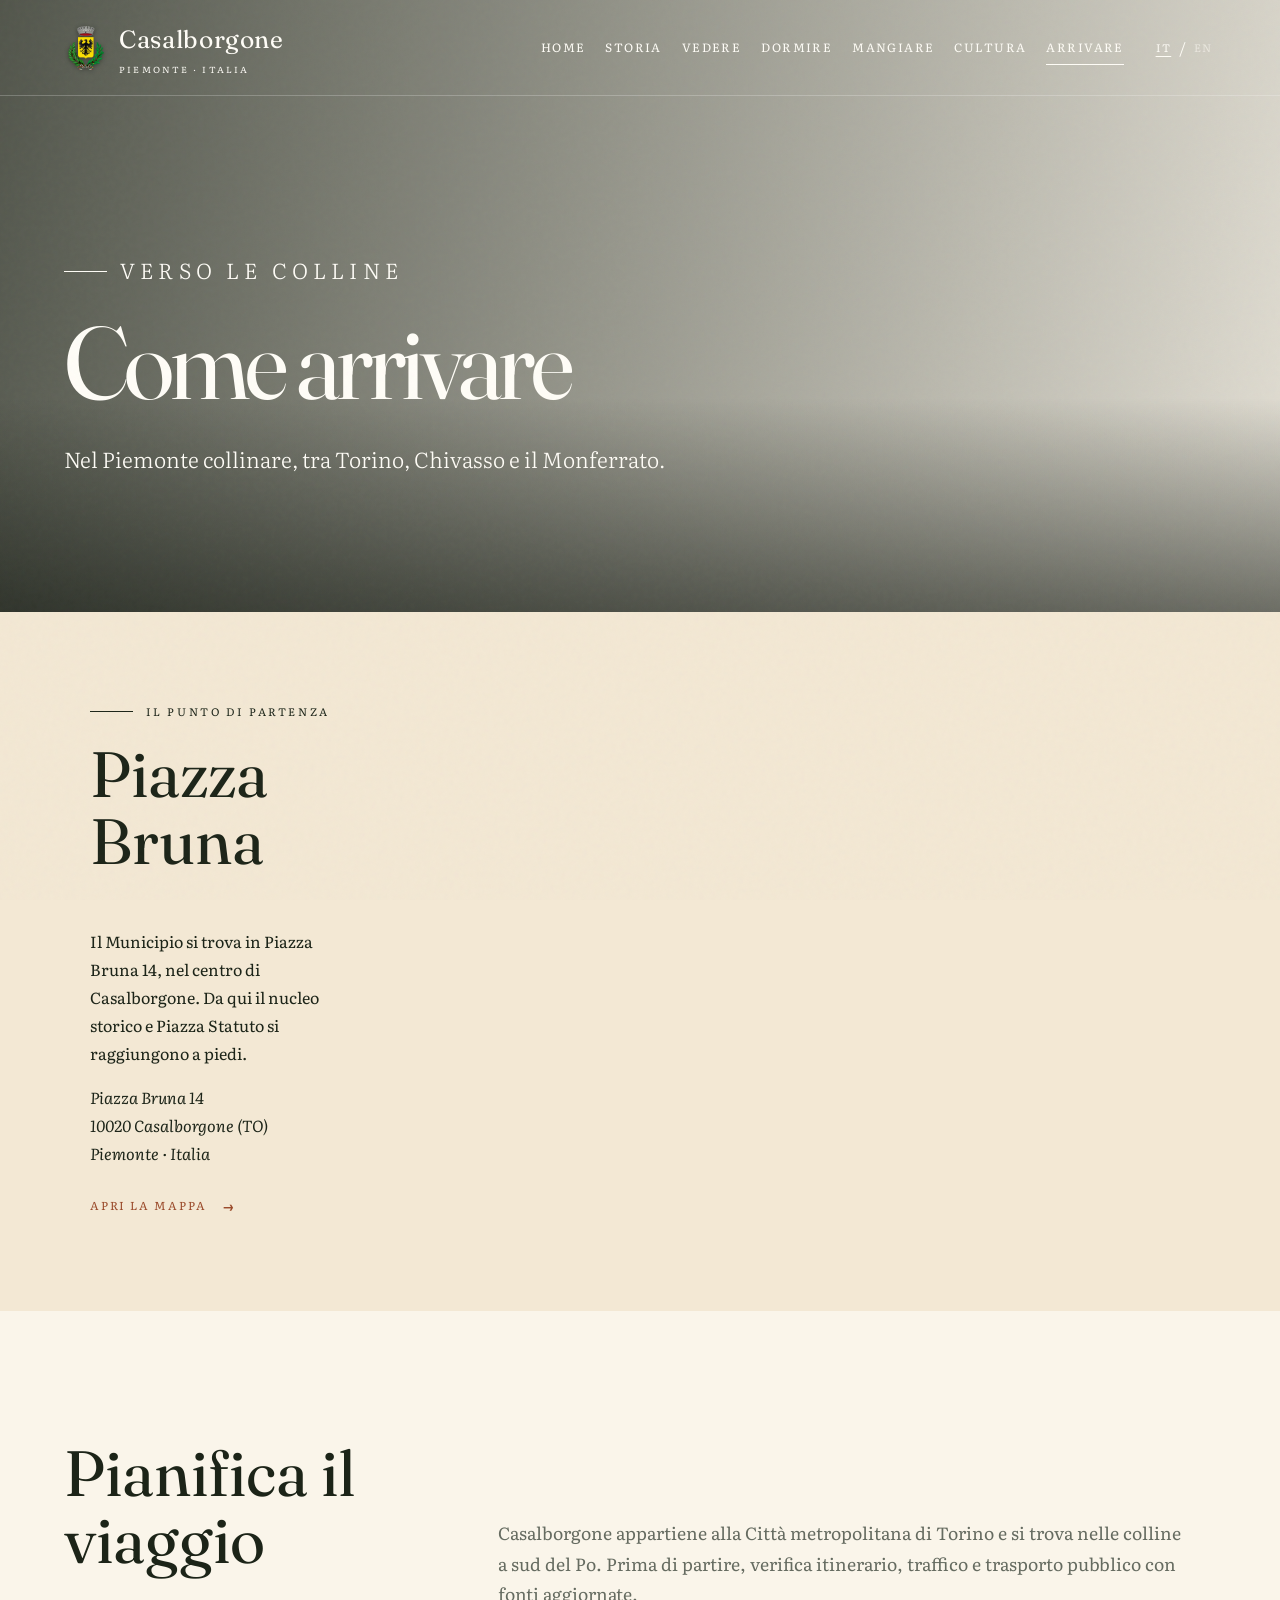
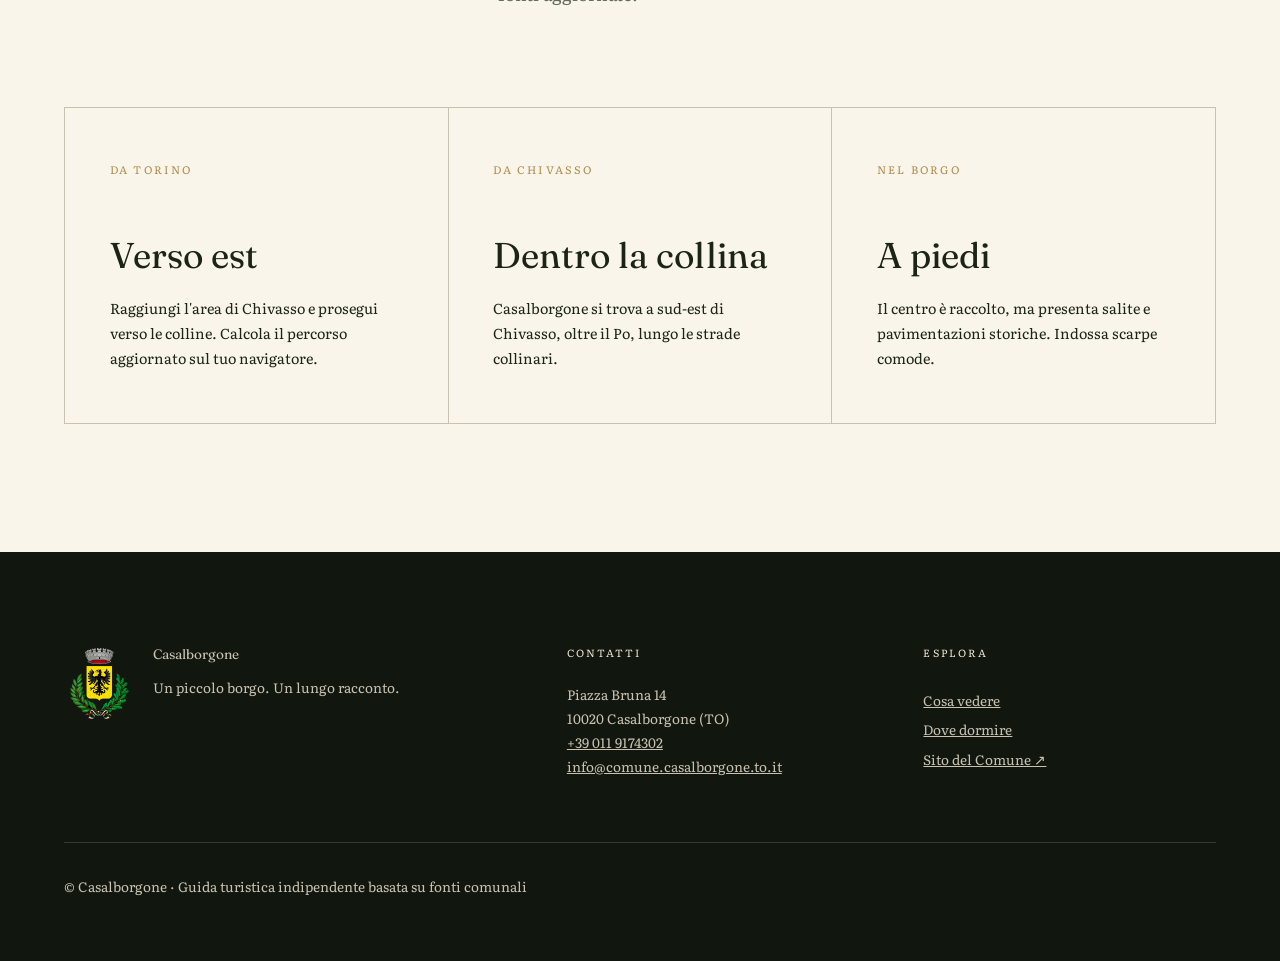
==== arrivare.html @ f4f8289d "Publish Casalborgone visitor guide as a static site. Co-authored-by: Cursor <cursoragent@cursor.com>" ====
<!doctype html><html lang="it"><head><meta charset="utf-8"><meta name="viewport" content="width=device-width,initial-scale=1"><meta name="description" content="Come arrivare e orientarsi a Casalborgone."><title>Come arrivare — Casalborgone</title><link rel="stylesheet" href="css/style.css"><script src="js/site.js" defer></script></head><body>
<a class="skip-link" href="#main" data-it="Vai al contenuto" data-en="Skip to content">Vai al contenuto</a>
<header class="site-header"><a class="brand" href="index.html"><img class="brand-mark" src="images/stemma-casalborgone.png" alt="Stemma del Comune di Casalborgone" width="48" height="48"><span>Casalborgone<small data-it="Piemonte · Italia" data-en="Piedmont · Italy">Piemonte · Italia</small></span></a><button class="menu-button" aria-expanded="false" aria-label="Menu">☰</button><div class="nav-wrap"><nav class="site-nav"><a href="index.html">Home</a><a href="storia.html" data-it="Storia" data-en="History">Storia</a><a href="vedere.html" data-it="Vedere" data-en="See">Vedere</a><a href="dormire.html" data-it="Dormire" data-en="Stay">Dormire</a><a href="mangiare.html" data-it="Mangiare" data-en="Taste">Mangiare</a><a href="cultura.html" data-it="Cultura" data-en="Culture">Cultura</a><a href="arrivare.html" aria-current="page" data-it="Arrivare" data-en="Visit">Arrivare</a></nav><div class="language"><button class="lang-button active" data-lang="it">IT</button><span>/</span><button class="lang-button" data-lang="en">EN</button></div></div></header>
<main id="main"><section class="hero page-hero" style="--hero:url('images/leu-piazza-municipio-no-cars.png')"><div class="hero-content"><p class="eyebrow" data-it="Verso le colline" data-en="Into the hills">Verso le colline</p><h1 data-it="Come arrivare" data-en="How to get here">Come arrivare</h1><p data-it="Nel Piemonte collinare, tra Torino, Chivasso e il Monferrato." data-en="In the Piedmont hills, between Turin, Chivasso and Monferrato.">Nel Piemonte collinare, tra Torino, Chivasso e il Monferrato.</p></div></section>
<section class="map-wrap"><div class="map-copy"><p class="eyebrow" data-it="Il punto di partenza" data-en="Your starting point">Il punto di partenza</p><h2 data-it="Piazza Bruna" data-en="Piazza Bruna">Piazza Bruna</h2><p data-it="Il Municipio si trova in Piazza Bruna 14, nel centro di Casalborgone. Da qui il nucleo storico e Piazza Statuto si raggiungono a piedi." data-en="The Town Hall is at Piazza Bruna 14, in central Casalborgone. From here, the old village and Piazza Statuto are within walking distance.">Il Municipio si trova in Piazza Bruna 14, nel centro di Casalborgone. Da qui il nucleo storico e Piazza Statuto si raggiungono a piedi.</p><address>Piazza Bruna 14<br>10020 Casalborgone (TO)<br>Piemonte · Italia</address><a class="text-link" href="https://www.openstreetmap.org/search?query=Casalborgone%2C%20Italy" target="_blank" rel="noopener" data-it="Apri la mappa" data-en="Open map">Apri la mappa</a></div><iframe class="map" title="Mappa di Casalborgone" src="https://www.openstreetmap.org/export/embed.html?bbox=7.925%2C45.118%2C7.965%2C45.148&amp;layer=mapnik&amp;marker=45.133%2C7.945" loading="lazy"></iframe></section>
<section class="page-section"><div class="section-heading"><h2 data-it="Pianifica il viaggio" data-en="Plan your journey">Pianifica il viaggio</h2><p data-it="Casalborgone appartiene alla Città metropolitana di Torino e si trova nelle colline a sud del Po. Prima di partire, verifica itinerario, traffico e trasporto pubblico con fonti aggiornate." data-en="Casalborgone lies in the Metropolitan City of Turin, among the hills south of the Po. Before travelling, check routes, traffic and public transport with current sources.">Casalborgone appartiene alla Città metropolitana di Torino e si trova nelle colline a sud del Po. Prima di partire, verifica itinerario, traffico e trasporto pubblico con fonti aggiornate.</p></div><div class="card-grid">
<article class="card"><span class="card-number" data-it="DA TORINO" data-en="FROM TURIN">DA TORINO</span><h3 data-it="Verso est" data-en="Head east">Verso est</h3><p data-it="Raggiungi l'area di Chivasso e prosegui verso le colline. Calcola il percorso aggiornato sul tuo navigatore." data-en="Reach the Chivasso area and continue into the hills. Use your navigator for a current route.">Raggiungi l'area di Chivasso e prosegui verso le colline. Calcola il percorso aggiornato sul tuo navigatore.</p></article>
<article class="card"><span class="card-number" data-it="DA CHIVASSO" data-en="FROM CHIVASSO">DA CHIVASSO</span><h3 data-it="Dentro la collina" data-en="Into the hills">Dentro la collina</h3><p data-it="Casalborgone si trova a sud-est di Chivasso, oltre il Po, lungo le strade collinari." data-en="Casalborgone lies south-east of Chivasso, beyond the Po, along country roads.">Casalborgone si trova a sud-est di Chivasso, oltre il Po, lungo le strade collinari.</p></article>
<article class="card"><span class="card-number" data-it="NEL BORGO" data-en="IN THE VILLAGE">NEL BORGO</span><h3 data-it="A piedi" data-en="On foot">A piedi</h3><p data-it="Il centro è raccolto, ma presenta salite e pavimentazioni storiche. Indossa scarpe comode." data-en="The centre is compact, with slopes and historic paving. Wear comfortable shoes.">Il centro è raccolto, ma presenta salite e pavimentazioni storiche. Indossa scarpe comode.</p></article>
</div></section></main>
<footer class="site-footer"><div class="footer-brand"><img class="footer-mark" src="images/stemma-casalborgone.png" alt="" width="72" height="72"><div><p class="footer-title">Casalborgone</p><p data-it="Un piccolo borgo. Un lungo racconto." data-en="A small village. A long story.">Un piccolo borgo. Un lungo racconto.</p></div></div><div><h2 data-it="Contatti" data-en="Contact">Contatti</h2><address>Piazza Bruna 14<br>10020 Casalborgone (TO)<br><a href="tel:+390119174302">+39 011 9174302</a><br><a href="mailto:info@comune.casalborgone.to.it">info@comune.casalborgone.to.it</a></address></div><div class="footer-links"><h2 data-it="Esplora" data-en="Explore">Esplora</h2><a href="vedere.html" data-it="Cosa vedere" data-en="What to see">Cosa vedere</a><a href="dormire.html" data-it="Dove dormire" data-en="Where to stay">Dove dormire</a><a href="https://www.comune.casalborgone.to.it/" target="_blank" rel="noopener" data-it="Sito del Comune ↗" data-en="Municipal website ↗">Sito del Comune ↗</a></div><p class="footer-bottom">© Casalborgone · <span data-it="Guida turistica indipendente basata su fonti comunali" data-en="Independent visitor guide based on municipal sources">Guida turistica indipendente basata su fonti comunali</span></p></footer>
</body></html>
---- css/style.css ----
@import url('https://fonts.googleapis.com/css2?family=Fraunces:opsz,wght@9..144,300;9..144,500;9..144,600&family=Literata:opsz,wght@7..72,300;7..72,400;7..72,600&display=swap');

:root {
  --ink: #1c2418;
  --terracotta: #9a4a2a;
  --parchment: #f3e8d4;
  --paper: #faf5ea;
  --fog: #c9c2b2;
  --gold: #b08a4a;
  --white: #fffdf7;
  --display: "Fraunces", Georgia, serif;
  --body: "Literata", Georgia, serif;
  --gutter: clamp(1.25rem, 5vw, 5.5rem);
}

* { box-sizing: border-box; }
html { scroll-behavior: smooth; }
body {
  margin: 0;
  color: var(--ink);
  background: var(--paper);
  font-family: var(--body);
  font-size: 1rem;
  line-height: 1.75;
}
body::before {
  content: "";
  position: fixed;
  inset: 0;
  z-index: 20;
  pointer-events: none;
  opacity: .045;
  background-image: url("data:image/svg+xml,%3Csvg viewBox='0 0 180 180' xmlns='http://www.w3.org/2000/svg'%3E%3Cfilter id='n'%3E%3CfeTurbulence type='fractalNoise' baseFrequency='.9' numOctaves='4' stitchTiles='stitch'/%3E%3C/filter%3E%3Crect width='100%25' height='100%25' filter='url(%23n)' opacity='.7'/%3E%3C/svg%3E");
}
img { display: block; max-width: 100%; }
a { color: inherit; }
button { font: inherit; }
h1, h2, h3, p { margin-top: 0; }
h1, h2, h3 { font-family: var(--display); font-weight: 400; line-height: 1.05; }

.skip-link {
  position: fixed; top: -5rem; left: 1rem; z-index: 99;
  padding: .7rem 1rem; background: var(--white); color: var(--ink);
}
.skip-link:focus { top: 1rem; }

.site-header {
  position: absolute; inset: 0 0 auto; z-index: 10;
  display: flex; align-items: center; justify-content: space-between;
  min-height: 6rem; padding: 1rem var(--gutter);
  color: var(--white); border-bottom: 1px solid rgba(255,255,255,.22);
}
.site-header.solid { position: relative; background: var(--ink); }
.brand {
  display: inline-flex; align-items: center; gap: .7rem;
  text-decoration: none; font-family: var(--display); font-size: clamp(1.15rem, 2vw, 1.55rem);
  letter-spacing: .025em; white-space: nowrap;
}
.brand-mark {
  width: 2.75rem; height: 2.75rem; object-fit: contain; flex-shrink: 0;
  filter: drop-shadow(0 1px 2px rgba(0,0,0,.4));
}
.brand small { display: block; font-family: var(--body); font-size: .55rem; letter-spacing: .24em; text-transform: uppercase; }
.footer-brand { display: flex; align-items: flex-start; gap: 1.15rem; }
.footer-mark { width: 4.4rem; height: 4.4rem; object-fit: contain; flex-shrink: 0; }
.nav-wrap { display: flex; align-items: center; gap: clamp(.7rem, 1.6vw, 1.7rem); }
.site-nav { display: flex; gap: clamp(.75rem, 1.55vw, 1.7rem); }
.site-nav a {
  position: relative; text-decoration: none; font-size: .75rem; letter-spacing: .12em; text-transform: uppercase;
}
.site-nav a::after {
  content: ""; position: absolute; right: 0; bottom: -.45rem; left: 0;
  height: 1px; background: currentColor; transform: scaleX(0); transform-origin: right; transition: transform .25s;
}
.site-nav a:hover::after, .site-nav a[aria-current="page"]::after { transform: scaleX(1); transform-origin: left; }
.language { display: flex; align-items: center; gap: .3rem; margin-left: .5rem; }
.lang-button {
  border: 0; padding: .2rem; color: inherit; background: transparent; cursor: pointer;
  font-size: .68rem; letter-spacing: .12em; opacity: .55;
}
.lang-button.active { opacity: 1; text-decoration: underline; text-underline-offset: .25rem; }
.menu-button {
  display: none; width: 2.5rem; height: 2.5rem; border: 1px solid rgba(255,255,255,.4);
  color: inherit; background: transparent; cursor: pointer;
}

.hero {
  position: relative; display: grid; min-height: 100svh; place-items: end start;
  padding: 10rem var(--gutter) 8vh; color: var(--white); overflow: hidden;
  background: linear-gradient(100deg, rgba(17,24,14,.72), rgba(17,24,14,.1)),
    var(--hero) center/cover no-repeat;
}
.hero::after { content: ""; position: absolute; inset: auto 0 0; height: 35%; background: linear-gradient(transparent, rgba(10,15,8,.55)); }
.hero-content { position: relative; z-index: 1; max-width: 62rem; }
.eyebrow {
  display: flex; align-items: center; gap: .8rem; margin-bottom: 1.2rem;
  font-size: .68rem; letter-spacing: .24em; text-transform: uppercase;
}
.eyebrow::before { content: ""; width: 2.7rem; height: 1px; background: currentColor; }
.hero h1 { margin-bottom: 1.5rem; font-size: clamp(3.9rem, 10.5vw, 9.5rem); letter-spacing: -.045em; }
.hero p { max-width: 38rem; font-size: clamp(1rem, 1.7vw, 1.35rem); font-weight: 300; }
.scroll-cue { position: absolute; z-index: 2; right: var(--gutter); bottom: 8vh; font-size: .64rem; letter-spacing: .2em; text-transform: uppercase; writing-mode: vertical-rl; }

.intro { padding: clamp(6rem, 12vw, 11rem) var(--gutter); text-align: center; }
.intro-inner { max-width: 61rem; margin: auto; }
.intro h2 { margin-bottom: 2rem; font-size: clamp(2.6rem, 6vw, 5.8rem); letter-spacing: -.03em; }
.intro p { max-width: 45rem; margin: 0 auto; color: #495044; font-size: clamp(1.05rem, 1.5vw, 1.25rem); }

.feature { display: grid; grid-template-columns: 1.15fr .85fr; min-height: 44rem; background: var(--parchment); }
.feature:nth-child(even) { grid-template-columns: .85fr 1.15fr; }
.feature:nth-child(even) .feature-media { order: 2; }
.feature-media { min-height: 34rem; overflow: hidden; }
.feature-media img { width: 100%; height: 100%; object-fit: cover; transition: transform 1.2s ease; }
.feature:hover .feature-media img { transform: scale(1.025); }
.feature-copy { display: flex; flex-direction: column; justify-content: center; padding: clamp(3rem, 7vw, 8rem); }
.feature-copy h2 { margin-bottom: 1.5rem; font-size: clamp(2.8rem, 5vw, 5rem); }
.feature-copy p { max-width: 32rem; color: #55584e; }
.text-link {
  display: inline-flex; align-items: center; gap: 1rem; align-self: flex-start; margin-top: 1.3rem;
  color: var(--terracotta); text-decoration: none; font-size: .72rem; letter-spacing: .17em; text-transform: uppercase;
}
.text-link::after { content: "→"; font-size: 1.2rem; transition: transform .2s; }
.text-link:hover::after { transform: translateX(.35rem); }

.page-hero {
  min-height: 68svh; padding-bottom: 7rem;
}
.page-hero h1 { max-width: 11ch; font-size: clamp(3.7rem, 8vw, 7.5rem); }
.page-section { padding: clamp(5rem, 10vw, 9rem) var(--gutter); }
.page-section.dark { color: var(--white); background: var(--ink); }
.section-heading { display: grid; grid-template-columns: .7fr 1.3fr; gap: 3rem; margin-bottom: 5rem; }
.section-heading h2 { max-width: 12ch; font-size: clamp(2.8rem, 5vw, 5.2rem); }
.section-heading p { max-width: 43rem; align-self: end; color: #656b60; font-size: 1.1rem; }
.dark .section-heading p { color: var(--fog); }

.card-grid { display: grid; grid-template-columns: repeat(3, 1fr); gap: 1px; background: var(--fog); border: 1px solid var(--fog); }
.card {
  min-height: 19rem; padding: clamp(2rem, 3.5vw, 3.7rem);
  color: var(--ink); background: var(--paper);
  transition: color .3s, background .3s;
}
.card:hover { color: var(--white); background: var(--terracotta); }
.card-number { color: var(--gold); font-size: .68rem; letter-spacing: .2em; }
.card h3 { margin: 3.5rem 0 1.3rem; font-size: clamp(1.7rem, 2.8vw, 2.7rem); }
.card p, .card address { margin: 0 0 .5rem; font-style: normal; font-size: .9rem; }
.card a { text-underline-offset: .25rem; }

.timeline { max-width: 68rem; margin: auto; }
.timeline-item { display: grid; grid-template-columns: 11rem 1fr; gap: 3rem; padding: 3.5rem 0; border-top: 1px solid var(--fog); }
.timeline-year { color: var(--terracotta); font-family: var(--display); font-size: 2.3rem; }
.timeline-item h3 { margin-bottom: 1rem; font-size: 2.1rem; }

.map-wrap { display: grid; grid-template-columns: .7fr 1.3fr; background: var(--parchment); }
.map-copy { padding: clamp(3rem, 7vw, 7rem); }
.map-copy h2 { font-size: clamp(2.8rem, 5vw, 5rem); }
.map { min-height: 38rem; border: 0; filter: grayscale(1) sepia(.2); }

.site-footer { display: grid; grid-template-columns: 1.2fr .8fr .8fr; gap: 4rem; padding: 6rem var(--gutter) 3rem; color: var(--parchment); background: #11170f; }
.footer-title { font-family: var(--display); font-size: clamp(2.4rem, 4vw, 4.6rem); line-height: 1; }
.site-footer h2 { margin-bottom: 1.5rem; font-family: var(--body); font-size: .65rem; letter-spacing: .2em; text-transform: uppercase; }
.site-footer p, .site-footer address, .site-footer a { font-style: normal; color: var(--fog); font-size: .85rem; }
.footer-links { display: flex; flex-direction: column; align-items: flex-start; gap: .35rem; }
.footer-bottom { grid-column: 1 / -1; padding-top: 2rem; border-top: 1px solid #343a31; color: #858c80; font-size: .68rem; }

.reveal { animation: rise .8s both; }
.reveal:nth-child(2) { animation-delay: .1s; }
.reveal:nth-child(3) { animation-delay: .2s; }
@keyframes rise { from { opacity: 0; transform: translateY(1.2rem); } }

@media (max-width: 900px) {
  .site-header { min-height: 5rem; }
  .menu-button { display: grid; place-items: center; }
  .nav-wrap {
    position: fixed; inset: 5rem 0 auto; display: none; flex-direction: column; align-items: flex-start;
    padding: 2.5rem var(--gutter); color: var(--white); background: var(--ink);
  }
  .nav-wrap.open { display: flex; }
  .site-nav { flex-direction: column; gap: 1.2rem; }
  .site-nav a { font-size: .85rem; }
  .language { margin: 1rem 0 0; }
  .hero h1 { font-size: clamp(3.5rem, 15vw, 7rem); }
  .scroll-cue { display: none; }
  .feature, .feature:nth-child(even) { grid-template-columns: 1fr; min-height: 0; }
  .feature:nth-child(even) .feature-media { order: 0; }
  .feature-media { min-height: 55vw; }
  .section-heading { grid-template-columns: 1fr; gap: 1rem; }
  .card-grid { grid-template-columns: 1fr 1fr; }
  .map-wrap { grid-template-columns: 1fr; }
  .site-footer { grid-template-columns: 1fr 1fr; }
  .footer-brand { grid-column: 1 / -1; }
}

@media (max-width: 580px) {
  .brand small { display: none; }
  .hero { min-height: 88svh; padding-bottom: 4rem; }
  .feature-media { min-height: 75vw; }
  .feature-copy { padding: 4rem var(--gutter); }
  .card-grid { grid-template-columns: 1fr; }
  .timeline-item { grid-template-columns: 1fr; gap: .5rem; padding: 2.5rem 0; }
  .site-footer { grid-template-columns: 1fr; gap: 2.5rem; }
  .footer-brand, .footer-bottom { grid-column: 1; }
}

@media (prefers-reduced-motion: reduce) {
  *, *::before, *::after { scroll-behavior: auto !important; animation: none !important; transition: none !important; }
}
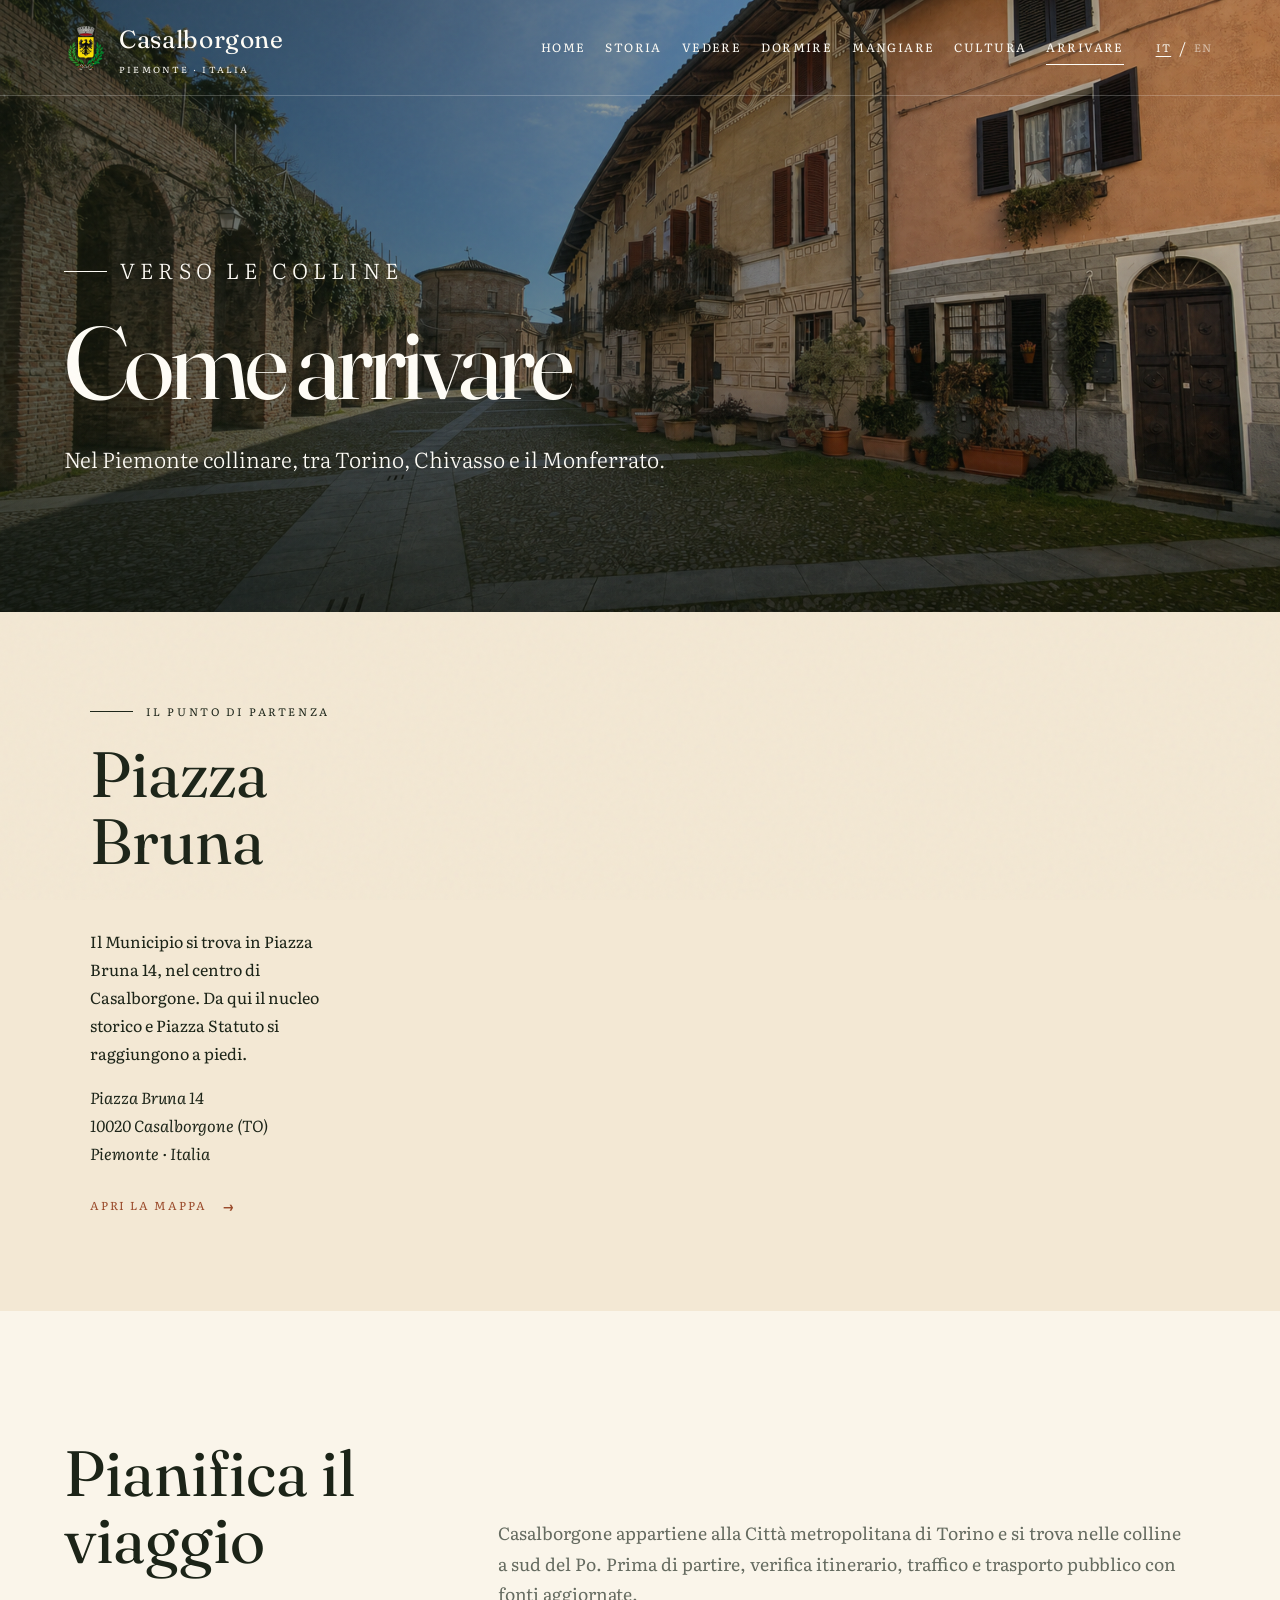
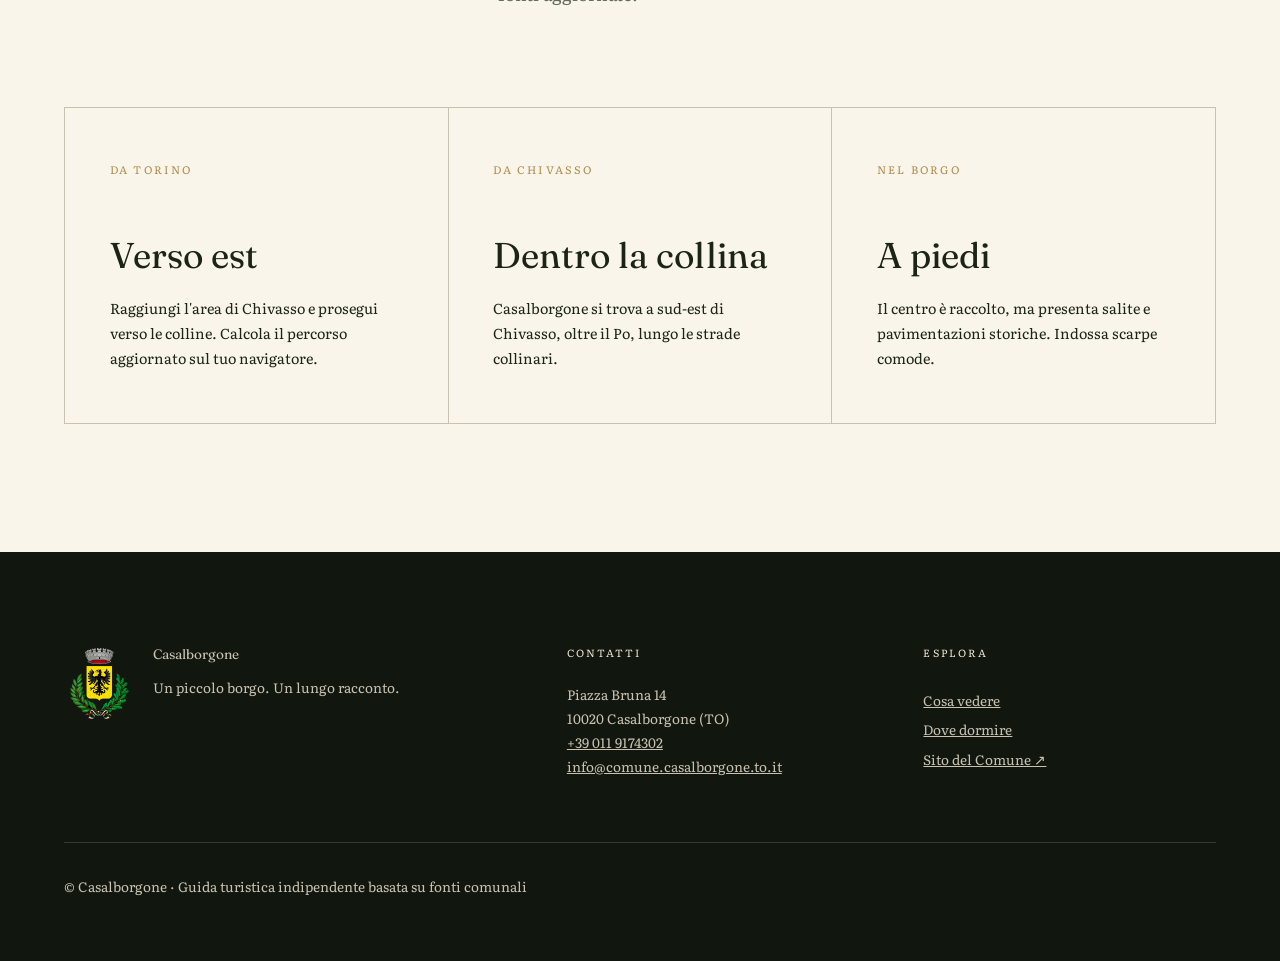
==== commit 90482ba7: "Add stemma favicon and local hero photos. Co-authored-by: Cursor <cursoragent@cursor.com>" ====
--- a/arrivare.html
+++ b/arrivare.html
@@ -1,7 +1,7 @@
-<!doctype html><html lang="it"><head><meta charset="utf-8"><meta name="viewport" content="width=device-width,initial-scale=1"><meta name="description" content="Come arrivare e orientarsi a Casalborgone."><title>Come arrivare — Casalborgone</title><link rel="stylesheet" href="css/style.css"><script src="js/site.js" defer></script></head><body>
+<!doctype html><html lang="it"><head><meta charset="utf-8"><meta name="viewport" content="width=device-width,initial-scale=1"><meta name="description" content="Come arrivare e orientarsi a Casalborgone."><title>Come arrivare — Casalborgone</title><link rel="icon" href="favicon.ico" sizes="any"><link rel="icon" type="image/png" href="favicon-32.png" sizes="32x32"><link rel="apple-touch-icon" href="apple-touch-icon.png"><link rel="stylesheet" href="css/style.css"><script src="js/site.js" defer></script></head><body>
 <a class="skip-link" href="#main" data-it="Vai al contenuto" data-en="Skip to content">Vai al contenuto</a>
 <header class="site-header"><a class="brand" href="index.html"><img class="brand-mark" src="images/stemma-casalborgone.png" alt="Stemma del Comune di Casalborgone" width="48" height="48"><span>Casalborgone<small data-it="Piemonte · Italia" data-en="Piedmont · Italy">Piemonte · Italia</small></span></a><button class="menu-button" aria-expanded="false" aria-label="Menu">☰</button><div class="nav-wrap"><nav class="site-nav"><a href="index.html">Home</a><a href="storia.html" data-it="Storia" data-en="History">Storia</a><a href="vedere.html" data-it="Vedere" data-en="See">Vedere</a><a href="dormire.html" data-it="Dormire" data-en="Stay">Dormire</a><a href="mangiare.html" data-it="Mangiare" data-en="Taste">Mangiare</a><a href="cultura.html" data-it="Cultura" data-en="Culture">Cultura</a><a href="arrivare.html" aria-current="page" data-it="Arrivare" data-en="Visit">Arrivare</a></nav><div class="language"><button class="lang-button active" data-lang="it">IT</button><span>/</span><button class="lang-button" data-lang="en">EN</button></div></div></header>
-<main id="main"><section class="hero page-hero" style="--hero:url('images/leu-piazza-municipio-no-cars.png')"><div class="hero-content"><p class="eyebrow" data-it="Verso le colline" data-en="Into the hills">Verso le colline</p><h1 data-it="Come arrivare" data-en="How to get here">Come arrivare</h1><p data-it="Nel Piemonte collinare, tra Torino, Chivasso e il Monferrato." data-en="In the Piedmont hills, between Turin, Chivasso and Monferrato.">Nel Piemonte collinare, tra Torino, Chivasso e il Monferrato.</p></div></section>
+<main id="main"><section class="hero page-hero" style="--hero:url('/images/leu-piazza-municipio-no-cars.png')"><div class="hero-content"><p class="eyebrow" data-it="Verso le colline" data-en="Into the hills">Verso le colline</p><h1 data-it="Come arrivare" data-en="How to get here">Come arrivare</h1><p data-it="Nel Piemonte collinare, tra Torino, Chivasso e il Monferrato." data-en="In the Piedmont hills, between Turin, Chivasso and Monferrato.">Nel Piemonte collinare, tra Torino, Chivasso e il Monferrato.</p></div></section>
 <section class="map-wrap"><div class="map-copy"><p class="eyebrow" data-it="Il punto di partenza" data-en="Your starting point">Il punto di partenza</p><h2 data-it="Piazza Bruna" data-en="Piazza Bruna">Piazza Bruna</h2><p data-it="Il Municipio si trova in Piazza Bruna 14, nel centro di Casalborgone. Da qui il nucleo storico e Piazza Statuto si raggiungono a piedi." data-en="The Town Hall is at Piazza Bruna 14, in central Casalborgone. From here, the old village and Piazza Statuto are within walking distance.">Il Municipio si trova in Piazza Bruna 14, nel centro di Casalborgone. Da qui il nucleo storico e Piazza Statuto si raggiungono a piedi.</p><address>Piazza Bruna 14<br>10020 Casalborgone (TO)<br>Piemonte · Italia</address><a class="text-link" href="https://www.openstreetmap.org/search?query=Casalborgone%2C%20Italy" target="_blank" rel="noopener" data-it="Apri la mappa" data-en="Open map">Apri la mappa</a></div><iframe class="map" title="Mappa di Casalborgone" src="https://www.openstreetmap.org/export/embed.html?bbox=7.925%2C45.118%2C7.965%2C45.148&amp;layer=mapnik&amp;marker=45.133%2C7.945" loading="lazy"></iframe></section>
 <section class="page-section"><div class="section-heading"><h2 data-it="Pianifica il viaggio" data-en="Plan your journey">Pianifica il viaggio</h2><p data-it="Casalborgone appartiene alla Città metropolitana di Torino e si trova nelle colline a sud del Po. Prima di partire, verifica itinerario, traffico e trasporto pubblico con fonti aggiornate." data-en="Casalborgone lies in the Metropolitan City of Turin, among the hills south of the Po. Before travelling, check routes, traffic and public transport with current sources.">Casalborgone appartiene alla Città metropolitana di Torino e si trova nelle colline a sud del Po. Prima di partire, verifica itinerario, traffico e trasporto pubblico con fonti aggiornate.</p></div><div class="card-grid">
 <article class="card"><span class="card-number" data-it="DA TORINO" data-en="FROM TURIN">DA TORINO</span><h3 data-it="Verso est" data-en="Head east">Verso est</h3><p data-it="Raggiungi l'area di Chivasso e prosegui verso le colline. Calcola il percorso aggiornato sul tuo navigatore." data-en="Reach the Chivasso area and continue into the hills. Use your navigator for a current route.">Raggiungi l'area di Chivasso e prosegui verso le colline. Calcola il percorso aggiornato sul tuo navigatore.</p></article>
--- a/css/style.css
+++ b/css/style.css
@@ -88,7 +88,7 @@
   position: relative; display: grid; min-height: 100svh; place-items: end start;
   padding: 10rem var(--gutter) 8vh; color: var(--white); overflow: hidden;
   background: linear-gradient(100deg, rgba(17,24,14,.72), rgba(17,24,14,.1)),
-    var(--hero) center/cover no-repeat;
+    var(--hero) var(--hero-pos, center)/cover no-repeat;
 }
 .hero::after { content: ""; position: absolute; inset: auto 0 0; height: 35%; background: linear-gradient(transparent, rgba(10,15,8,.55)); }
 .hero-content { position: relative; z-index: 1; max-width: 62rem; }
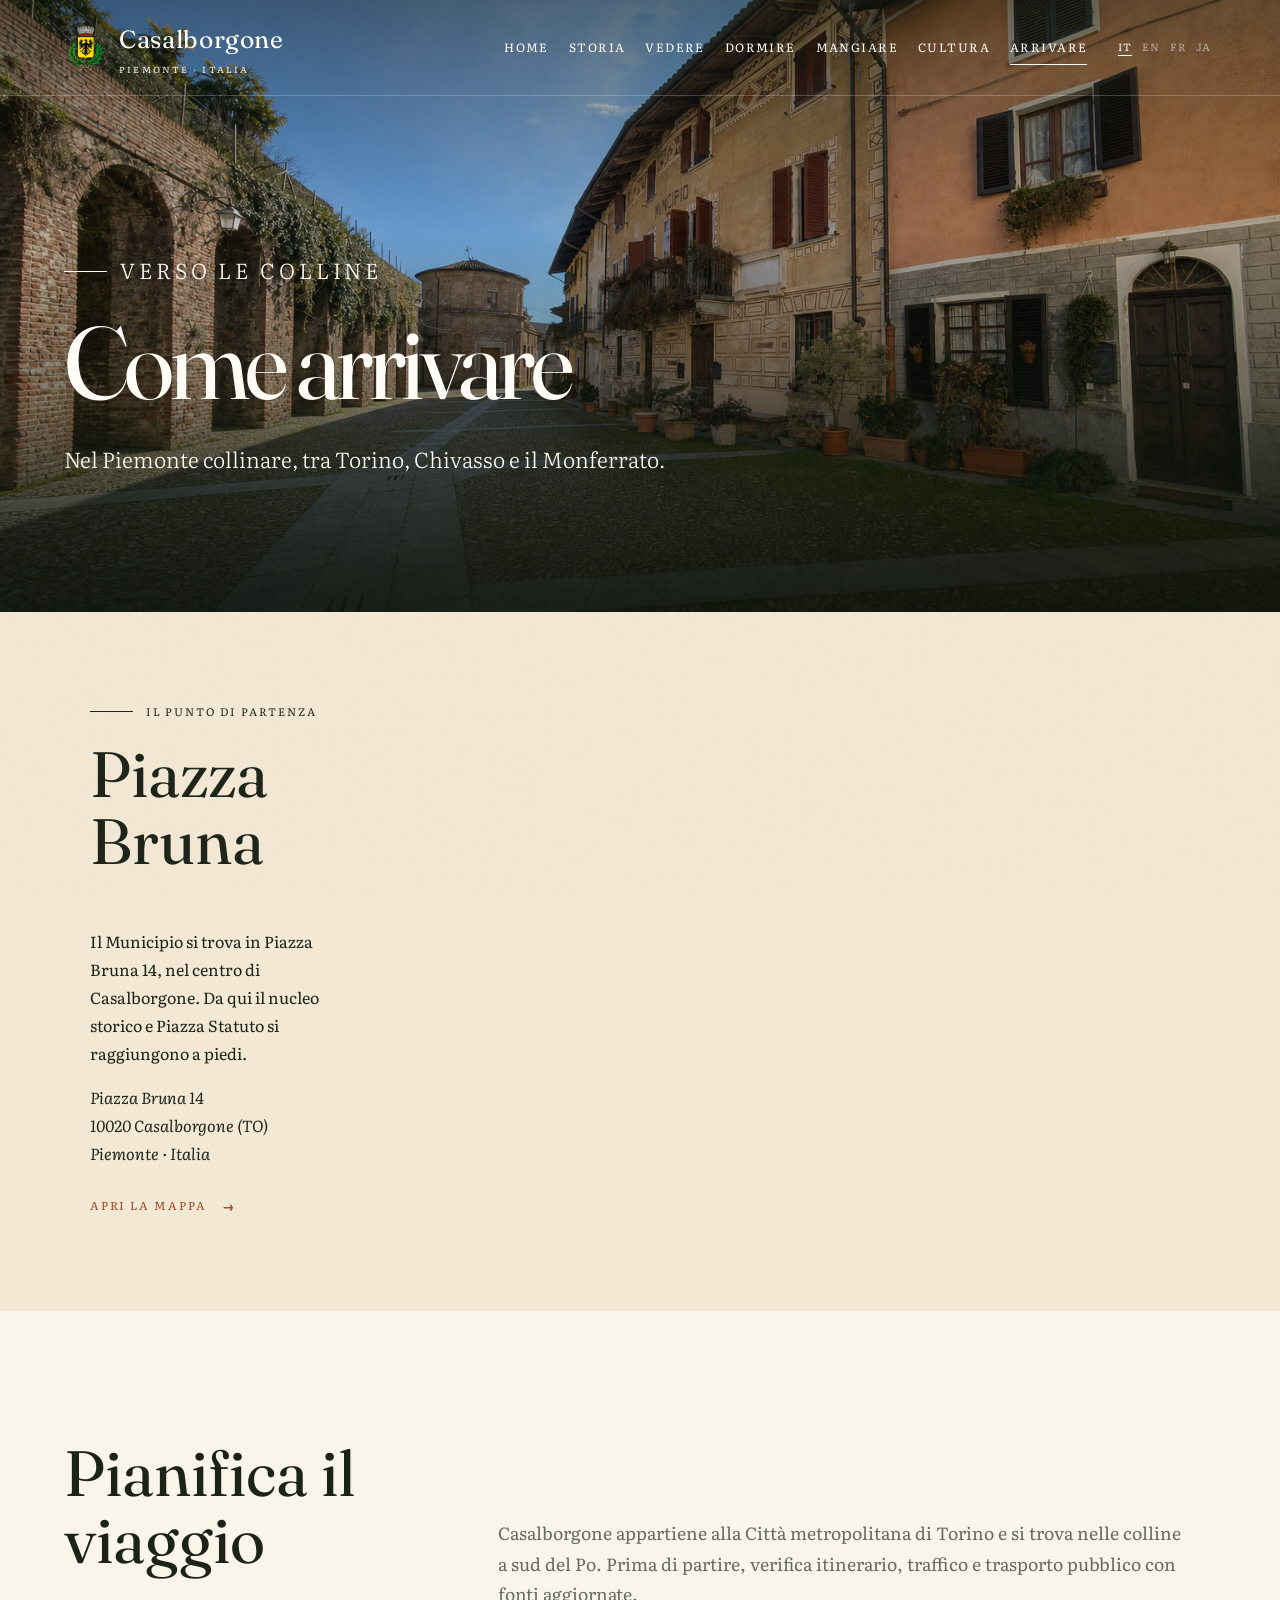
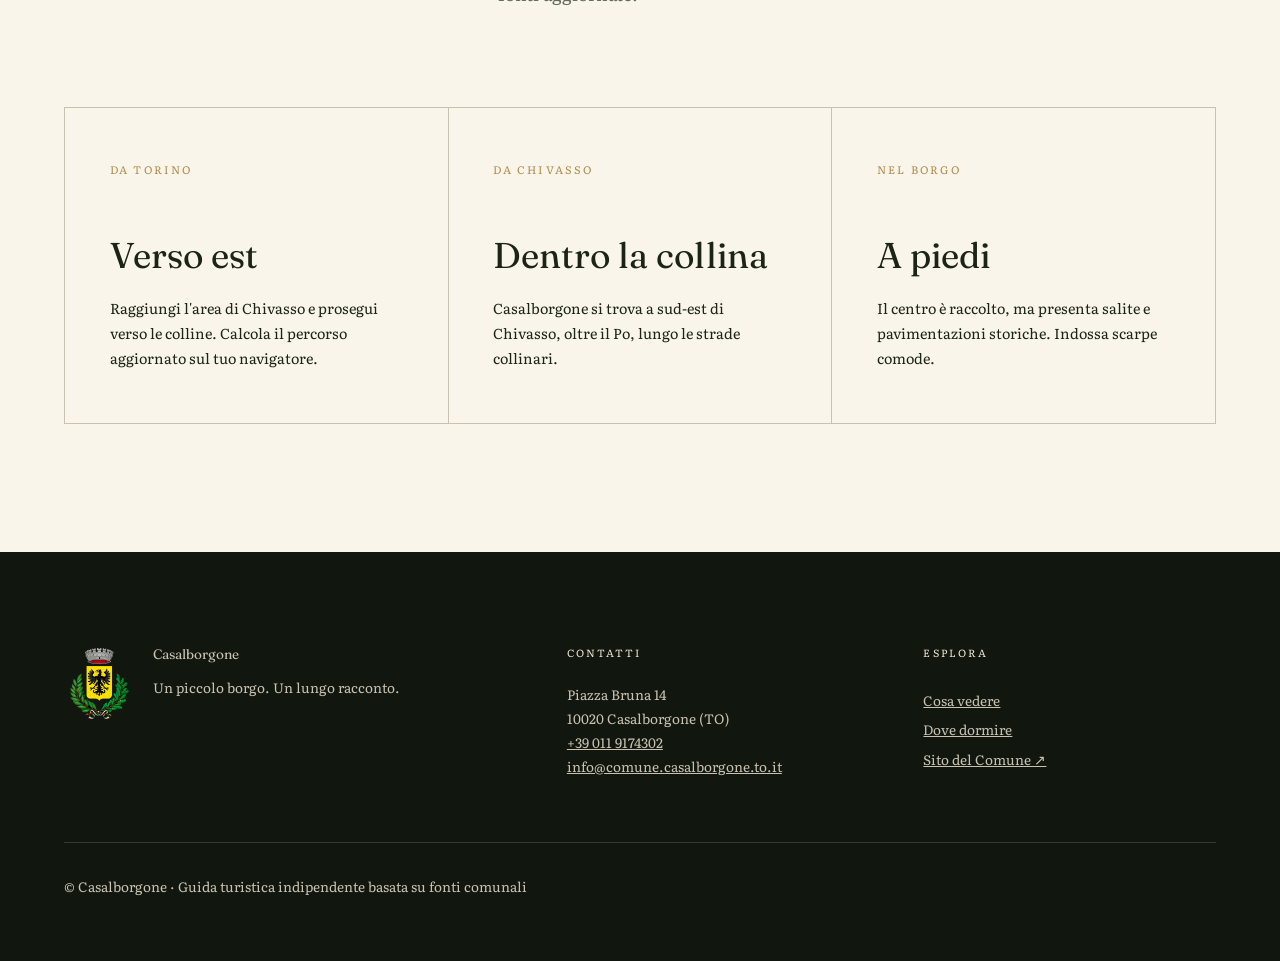
==== commit 47baa770: "Add French and Japanese translations plus mobile nav polish. Co-authored-by: Cursor <cursoragent@cur" ====
--- a/arrivare.html
+++ b/arrivare.html
@@ -1,12 +1,12 @@
-<!doctype html><html lang="it"><head><meta charset="utf-8"><meta name="viewport" content="width=device-width,initial-scale=1"><meta name="description" content="Come arrivare e orientarsi a Casalborgone."><title>Come arrivare — Casalborgone</title><link rel="icon" href="favicon.ico" sizes="any"><link rel="icon" type="image/png" href="favicon-32.png" sizes="32x32"><link rel="apple-touch-icon" href="apple-touch-icon.png"><link rel="stylesheet" href="css/style.css"><script src="js/site.js" defer></script></head><body>
-<a class="skip-link" href="#main" data-it="Vai al contenuto" data-en="Skip to content">Vai al contenuto</a>
-<header class="site-header"><a class="brand" href="index.html"><img class="brand-mark" src="images/stemma-casalborgone.png" alt="Stemma del Comune di Casalborgone" width="48" height="48"><span>Casalborgone<small data-it="Piemonte · Italia" data-en="Piedmont · Italy">Piemonte · Italia</small></span></a><button class="menu-button" aria-expanded="false" aria-label="Menu">☰</button><div class="nav-wrap"><nav class="site-nav"><a href="index.html">Home</a><a href="storia.html" data-it="Storia" data-en="History">Storia</a><a href="vedere.html" data-it="Vedere" data-en="See">Vedere</a><a href="dormire.html" data-it="Dormire" data-en="Stay">Dormire</a><a href="mangiare.html" data-it="Mangiare" data-en="Taste">Mangiare</a><a href="cultura.html" data-it="Cultura" data-en="Culture">Cultura</a><a href="arrivare.html" aria-current="page" data-it="Arrivare" data-en="Visit">Arrivare</a></nav><div class="language"><button class="lang-button active" data-lang="it">IT</button><span>/</span><button class="lang-button" data-lang="en">EN</button></div></div></header>
-<main id="main"><section class="hero page-hero" style="--hero:url('/images/leu-piazza-municipio-no-cars.png')"><div class="hero-content"><p class="eyebrow" data-it="Verso le colline" data-en="Into the hills">Verso le colline</p><h1 data-it="Come arrivare" data-en="How to get here">Come arrivare</h1><p data-it="Nel Piemonte collinare, tra Torino, Chivasso e il Monferrato." data-en="In the Piedmont hills, between Turin, Chivasso and Monferrato.">Nel Piemonte collinare, tra Torino, Chivasso e il Monferrato.</p></div></section>
-<section class="map-wrap"><div class="map-copy"><p class="eyebrow" data-it="Il punto di partenza" data-en="Your starting point">Il punto di partenza</p><h2 data-it="Piazza Bruna" data-en="Piazza Bruna">Piazza Bruna</h2><p data-it="Il Municipio si trova in Piazza Bruna 14, nel centro di Casalborgone. Da qui il nucleo storico e Piazza Statuto si raggiungono a piedi." data-en="The Town Hall is at Piazza Bruna 14, in central Casalborgone. From here, the old village and Piazza Statuto are within walking distance.">Il Municipio si trova in Piazza Bruna 14, nel centro di Casalborgone. Da qui il nucleo storico e Piazza Statuto si raggiungono a piedi.</p><address>Piazza Bruna 14<br>10020 Casalborgone (TO)<br>Piemonte · Italia</address><a class="text-link" href="https://www.openstreetmap.org/search?query=Casalborgone%2C%20Italy" target="_blank" rel="noopener" data-it="Apri la mappa" data-en="Open map">Apri la mappa</a></div><iframe class="map" title="Mappa di Casalborgone" src="https://www.openstreetmap.org/export/embed.html?bbox=7.925%2C45.118%2C7.965%2C45.148&amp;layer=mapnik&amp;marker=45.133%2C7.945" loading="lazy"></iframe></section>
-<section class="page-section"><div class="section-heading"><h2 data-it="Pianifica il viaggio" data-en="Plan your journey">Pianifica il viaggio</h2><p data-it="Casalborgone appartiene alla Città metropolitana di Torino e si trova nelle colline a sud del Po. Prima di partire, verifica itinerario, traffico e trasporto pubblico con fonti aggiornate." data-en="Casalborgone lies in the Metropolitan City of Turin, among the hills south of the Po. Before travelling, check routes, traffic and public transport with current sources.">Casalborgone appartiene alla Città metropolitana di Torino e si trova nelle colline a sud del Po. Prima di partire, verifica itinerario, traffico e trasporto pubblico con fonti aggiornate.</p></div><div class="card-grid">
-<article class="card"><span class="card-number" data-it="DA TORINO" data-en="FROM TURIN">DA TORINO</span><h3 data-it="Verso est" data-en="Head east">Verso est</h3><p data-it="Raggiungi l'area di Chivasso e prosegui verso le colline. Calcola il percorso aggiornato sul tuo navigatore." data-en="Reach the Chivasso area and continue into the hills. Use your navigator for a current route.">Raggiungi l'area di Chivasso e prosegui verso le colline. Calcola il percorso aggiornato sul tuo navigatore.</p></article>
-<article class="card"><span class="card-number" data-it="DA CHIVASSO" data-en="FROM CHIVASSO">DA CHIVASSO</span><h3 data-it="Dentro la collina" data-en="Into the hills">Dentro la collina</h3><p data-it="Casalborgone si trova a sud-est di Chivasso, oltre il Po, lungo le strade collinari." data-en="Casalborgone lies south-east of Chivasso, beyond the Po, along country roads.">Casalborgone si trova a sud-est di Chivasso, oltre il Po, lungo le strade collinari.</p></article>
-<article class="card"><span class="card-number" data-it="NEL BORGO" data-en="IN THE VILLAGE">NEL BORGO</span><h3 data-it="A piedi" data-en="On foot">A piedi</h3><p data-it="Il centro è raccolto, ma presenta salite e pavimentazioni storiche. Indossa scarpe comode." data-en="The centre is compact, with slopes and historic paving. Wear comfortable shoes.">Il centro è raccolto, ma presenta salite e pavimentazioni storiche. Indossa scarpe comode.</p></article>
+<!doctype html><html lang="it"><head><meta charset="utf-8"><meta name="viewport" content="width=device-width,initial-scale=1,viewport-fit=cover"><meta name="description" content="Come arrivare e orientarsi a Casalborgone."><title>Come arrivare — Casalborgone</title><link rel="icon" href="favicon.ico" sizes="any"><link rel="icon" type="image/png" href="favicon-32.png" sizes="32x32"><link rel="apple-touch-icon" href="apple-touch-icon.png"><link rel="stylesheet" href="css/style.css"><script src="js/site.js" defer></script></head><body>
+<a class="skip-link" href="#main" data-it="Vai al contenuto" data-en="Skip to content" data-fr="Aller au contenu" data-ja="本文へ">Vai al contenuto</a>
+<header class="site-header"><a class="brand" href="index.html"><img class="brand-mark" src="images/stemma-casalborgone.png" alt="Stemma del Comune di Casalborgone" width="48" height="48"><span>Casalborgone<small data-it="Piemonte · Italia" data-en="Piedmont · Italy" data-fr="Piémont · Italie" data-ja="ピエモンテ · イタリア">Piemonte · Italia</small></span></a><button class="menu-button" aria-expanded="false" aria-controls="site-menu" aria-label="Menu"><span></span><span></span><span></span></button><div class="nav-wrap" id="site-menu"><nav class="site-nav"><a href="index.html" data-it="Home" data-en="Home" data-fr="Accueil" data-ja="ホーム">Home</a><a href="storia.html" data-it="Storia" data-en="History" data-fr="Histoire" data-ja="歴史">Storia</a><a href="vedere.html" data-it="Vedere" data-en="See" data-fr="Voir" data-ja="見どころ">Vedere</a><a href="dormire.html" data-it="Dormire" data-en="Stay" data-fr="Séjour" data-ja="宿泊">Dormire</a><a href="mangiare.html" data-it="Mangiare" data-en="Taste" data-fr="Table" data-ja="食事">Mangiare</a><a href="cultura.html" data-it="Cultura" data-en="Culture" data-fr="Culture" data-ja="文化">Cultura</a><a href="arrivare.html" aria-current="page" data-it="Arrivare" data-en="Visit" data-fr="Venir" data-ja="アクセス">Arrivare</a></nav><div class="language" aria-label="Language"><button class="lang-button active" data-lang="it">IT</button><button class="lang-button" data-lang="en">EN</button><button class="lang-button" data-lang="fr">FR</button><button class="lang-button" data-lang="ja">JA</button></div></div></header>
+<main id="main"><section class="hero page-hero" style="--hero:url('/images/leu-piazza-municipio-no-cars.png')"><div class="hero-content"><p class="eyebrow" data-it="Verso le colline" data-en="Into the hills" data-fr="Vers les collines" data-ja="丘へ">Verso le colline</p><h1 data-it="Come arrivare" data-en="How to get here" data-fr="Comment venir" data-ja="アクセス">Come arrivare</h1><p data-it="Nel Piemonte collinare, tra Torino, Chivasso e il Monferrato." data-en="In the Piedmont hills, between Turin, Chivasso and Monferrato." data-fr="Dans les collines du Piémont, entre Turin, Chivasso et le Monferrato." data-ja="ピエモンテの丘。トリノ、キヴァッソ、モンフェッラートのあいだ。">Nel Piemonte collinare, tra Torino, Chivasso e il Monferrato.</p></div></section>
+<section class="map-wrap"><div class="map-copy"><p class="eyebrow" data-it="Il punto di partenza" data-en="Your starting point" data-fr="Le point de départ" data-ja="出発点">Il punto di partenza</p><h2 data-it="Piazza Bruna" data-en="Piazza Bruna" data-fr="Piazza Bruna" data-ja="ブルーナ広場">Piazza Bruna</h2><p data-it="Il Municipio si trova in Piazza Bruna 14, nel centro di Casalborgone. Da qui il nucleo storico e Piazza Statuto si raggiungono a piedi." data-en="The Town Hall is at Piazza Bruna 14, in central Casalborgone. From here, the old village and Piazza Statuto are within walking distance." data-fr="La mairie se trouve Piazza Bruna 14, au centre de Casalborgone. De là, le noyau historique et Piazza Statuto se rejoignent à pied." data-ja="役場はブルーナ広場14、カザルボルゴーネの中心。旧市街とスタトゥート広場まで徒歩。">Il Municipio si trova in Piazza Bruna 14, nel centro di Casalborgone. Da qui il nucleo storico e Piazza Statuto si raggiungono a piedi.</p><address>Piazza Bruna 14<br>10020 Casalborgone (TO)<br>Piemonte · Italia</address><a class="text-link" href="https://www.openstreetmap.org/search?query=Casalborgone%2C%20Italy" target="_blank" rel="noopener" data-it="Apri la mappa" data-en="Open map" data-fr="Ouvrir la carte" data-ja="地図を開く">Apri la mappa</a></div><iframe class="map" title="Mappa di Casalborgone" src="https://www.openstreetmap.org/export/embed.html?bbox=7.925%2C45.118%2C7.965%2C45.148&amp;layer=mapnik&amp;marker=45.133%2C7.945" loading="lazy"></iframe></section>
+<section class="page-section"><div class="section-heading"><h2 data-it="Pianifica il viaggio" data-en="Plan your journey" data-fr="Préparer le voyage" data-ja="旅の計画">Pianifica il viaggio</h2><p data-it="Casalborgone appartiene alla Città metropolitana di Torino e si trova nelle colline a sud del Po. Prima di partire, verifica itinerario, traffico e trasporto pubblico con fonti aggiornate." data-en="Casalborgone lies in the Metropolitan City of Turin, among the hills south of the Po. Before travelling, check routes, traffic and public transport with current sources." data-fr="Casalborgone appartient à la Cité métropolitaine de Turin et se trouve dans les collines au sud du Pô. Avant de partir, vérifiez itinéraire, circulation et transports publics auprès de sources à jour." data-ja="カザルボルゴーネはトリノ広域市。ポー川の南の丘。出発前に経路、交通、公共交通を最新情報で確認を。">Casalborgone appartiene alla Città metropolitana di Torino e si trova nelle colline a sud del Po. Prima di partire, verifica itinerario, traffico e trasporto pubblico con fonti aggiornate.</p></div><div class="card-grid">
+<article class="card"><span class="card-number" data-it="DA TORINO" data-en="FROM TURIN" data-fr="DEPUIS TURIN" data-ja="トリノから">DA TORINO</span><h3 data-it="Verso est" data-en="Head east" data-fr="Vers l'est" data-ja="東へ">Verso est</h3><p data-it="Raggiungi l'area di Chivasso e prosegui verso le colline. Calcola il percorso aggiornato sul tuo navigatore." data-en="Reach the Chivasso area and continue into the hills. Use your navigator for a current route." data-fr="Rejoignez le secteur de Chivasso puis continuez vers les collines. Calculez l'itinéraire à jour sur votre navigateur." data-ja="キヴァッソ方面へ出て、丘へ進む。ナビで最新経路を。">Raggiungi l'area di Chivasso e prosegui verso le colline. Calcola il percorso aggiornato sul tuo navigatore.</p></article>
+<article class="card"><span class="card-number" data-it="DA CHIVASSO" data-en="FROM CHIVASSO" data-fr="DEPUIS CHIVASSO" data-ja="キヴァッソから">DA CHIVASSO</span><h3 data-it="Dentro la collina" data-en="Into the hills" data-fr="Dans la colline" data-ja="丘のなかへ">Dentro la collina</h3><p data-it="Casalborgone si trova a sud-est di Chivasso, oltre il Po, lungo le strade collinari." data-en="Casalborgone lies south-east of Chivasso, beyond the Po, along country roads." data-fr="Casalborgone se trouve au sud-est de Chivasso, au-delà du Pô, le long des routes de colline." data-ja="カザルボルゴーネはキヴァッソの南東、ポー川の向こう、丘の道沿い。">Casalborgone si trova a sud-est di Chivasso, oltre il Po, lungo le strade collinari.</p></article>
+<article class="card"><span class="card-number" data-it="NEL BORGO" data-en="IN THE VILLAGE" data-fr="DANS LE VILLAGE" data-ja="村のなか">NEL BORGO</span><h3 data-it="A piedi" data-en="On foot" data-fr="À pied" data-ja="徒歩">A piedi</h3><p data-it="Il centro è raccolto, ma presenta salite e pavimentazioni storiche. Indossa scarpe comode." data-en="The centre is compact, with slopes and historic paving. Wear comfortable shoes." data-fr="Le centre est compact, mais compte des montées et des pavés anciens. Portez des chaussures confortables." data-ja="中心は小さいが、坂と古い石畳がある。歩きやすい靴で。">Il centro è raccolto, ma presenta salite e pavimentazioni storiche. Indossa scarpe comode.</p></article>
 </div></section></main>
-<footer class="site-footer"><div class="footer-brand"><img class="footer-mark" src="images/stemma-casalborgone.png" alt="" width="72" height="72"><div><p class="footer-title">Casalborgone</p><p data-it="Un piccolo borgo. Un lungo racconto." data-en="A small village. A long story.">Un piccolo borgo. Un lungo racconto.</p></div></div><div><h2 data-it="Contatti" data-en="Contact">Contatti</h2><address>Piazza Bruna 14<br>10020 Casalborgone (TO)<br><a href="tel:+390119174302">+39 011 9174302</a><br><a href="mailto:info@comune.casalborgone.to.it">info@comune.casalborgone.to.it</a></address></div><div class="footer-links"><h2 data-it="Esplora" data-en="Explore">Esplora</h2><a href="vedere.html" data-it="Cosa vedere" data-en="What to see">Cosa vedere</a><a href="dormire.html" data-it="Dove dormire" data-en="Where to stay">Dove dormire</a><a href="https://www.comune.casalborgone.to.it/" target="_blank" rel="noopener" data-it="Sito del Comune ↗" data-en="Municipal website ↗">Sito del Comune ↗</a></div><p class="footer-bottom">© Casalborgone · <span data-it="Guida turistica indipendente basata su fonti comunali" data-en="Independent visitor guide based on municipal sources">Guida turistica indipendente basata su fonti comunali</span></p></footer>
+<footer class="site-footer"><div class="footer-brand"><img class="footer-mark" src="images/stemma-casalborgone.png" alt="" width="72" height="72"><div><p class="footer-title">Casalborgone</p><p data-it="Un piccolo borgo. Un lungo racconto." data-en="A small village. A long story." data-fr="Un petit village. Une longue histoire." data-ja="小さな村。長い物語。">Un piccolo borgo. Un lungo racconto.</p></div></div><div><h2 data-it="Contatti" data-en="Contact" data-fr="Contact" data-ja="連絡先">Contatti</h2><address>Piazza Bruna 14<br>10020 Casalborgone (TO)<br><a href="tel:+390119174302">+39 011 9174302</a><br><a href="mailto:info@comune.casalborgone.to.it">info@comune.casalborgone.to.it</a></address></div><div class="footer-links"><h2 data-it="Esplora" data-en="Explore" data-fr="Explorer" data-ja="案内">Esplora</h2><a href="vedere.html" data-it="Cosa vedere" data-en="What to see" data-fr="Que voir" data-ja="見どころ">Cosa vedere</a><a href="dormire.html" data-it="Dove dormire" data-en="Where to stay" data-fr="Où dormir" data-ja="宿泊">Dove dormire</a><a href="https://www.comune.casalborgone.to.it/" target="_blank" rel="noopener" data-it="Sito del Comune ↗" data-en="Municipal website ↗" data-fr="Site municipal ↗" data-ja="公式サイト ↗">Sito del Comune ↗</a></div><p class="footer-bottom">© Casalborgone · <span data-it="Guida turistica indipendente basata su fonti comunali" data-en="Independent visitor guide based on municipal sources" data-fr="Guide touristique indépendant d'après les sources municipales" data-ja="自治体資料に基づく独立ガイド">Guida turistica indipendente basata su fonti comunali</span></p></footer>
 </body></html>
--- a/css/style.css
+++ b/css/style.css
@@ -8,13 +8,14 @@
   --fog: #c9c2b2;
   --gold: #b08a4a;
   --white: #fffdf7;
-  --display: "Fraunces", Georgia, serif;
-  --body: "Literata", Georgia, serif;
-  --gutter: clamp(1.25rem, 5vw, 5.5rem);
+  --display: "Fraunces", "Hiragino Mincho ProN", "Yu Mincho", "Noto Serif JP", Georgia, serif;
+  --body: "Literata", "Hiragino Mincho ProN", "Yu Mincho", "Noto Serif JP", Georgia, serif;
+  --gutter: clamp(1.5rem, 5vw, 5.5rem);
+  --header-h: 5.25rem;
 }
 
 * { box-sizing: border-box; }
-html { scroll-behavior: smooth; }
+html { scroll-behavior: smooth; overflow-x: clip; }
 body {
   margin: 0;
   color: var(--ink);
@@ -22,6 +23,8 @@
   font-family: var(--body);
   font-size: 1rem;
   line-height: 1.75;
+  overflow-x: clip;
+  overflow-wrap: break-word;
 }
 body::before {
   content: "";
@@ -45,9 +48,10 @@
 .skip-link:focus { top: 1rem; }
 
 .site-header {
-  position: absolute; inset: 0 0 auto; z-index: 10;
+  position: absolute; inset: 0 0 auto; z-index: 30;
   display: flex; align-items: center; justify-content: space-between;
-  min-height: 6rem; padding: 1rem var(--gutter);
+  gap: .75rem; min-height: 6rem;
+  padding: max(.85rem, env(safe-area-inset-top)) max(var(--gutter), env(safe-area-inset-right)) .85rem max(var(--gutter), env(safe-area-inset-left));
   color: var(--white); border-bottom: 1px solid rgba(255,255,255,.22);
 }
 .site-header.solid { position: relative; background: var(--ink); }
@@ -73,28 +77,43 @@
   height: 1px; background: currentColor; transform: scaleX(0); transform-origin: right; transition: transform .25s;
 }
 .site-nav a:hover::after, .site-nav a[aria-current="page"]::after { transform: scaleX(1); transform-origin: left; }
-.language { display: flex; align-items: center; gap: .3rem; margin-left: .5rem; }
+.language { display: flex; align-items: center; gap: .05rem; margin-left: .35rem; }
 .lang-button {
-  border: 0; padding: .2rem; color: inherit; background: transparent; cursor: pointer;
-  font-size: .68rem; letter-spacing: .12em; opacity: .55;
+  border: 0; padding: .2rem .28rem; color: inherit; background: transparent; cursor: pointer;
+  font-size: .65rem; letter-spacing: .1em; opacity: .55;
 }
 .lang-button.active { opacity: 1; text-decoration: underline; text-underline-offset: .25rem; }
 .menu-button {
-  display: none; width: 2.5rem; height: 2.5rem; border: 1px solid rgba(255,255,255,.4);
-  color: inherit; background: transparent; cursor: pointer;
-}
+  display: none; position: relative; z-index: 40;
+  width: 2.75rem; height: 2.75rem; flex-shrink: 0;
+  border: 1px solid rgba(255,255,255,.55);
+  color: inherit; background: rgba(17,24,14,.28);
+  cursor: pointer; padding: 0;
+}
+.menu-button span {
+  position: absolute; left: .7rem; right: .7rem; height: 1.5px;
+  background: currentColor; transition: transform .25s, opacity .2s, top .25s;
+}
+.menu-button span:nth-child(1) { top: .9rem; }
+.menu-button span:nth-child(2) { top: 1.3rem; }
+.menu-button span:nth-child(3) { top: 1.7rem; }
+.menu-button[aria-expanded="true"] span:nth-child(1) { top: 1.3rem; transform: rotate(45deg); }
+.menu-button[aria-expanded="true"] span:nth-child(2) { opacity: 0; }
+.menu-button[aria-expanded="true"] span:nth-child(3) { top: 1.3rem; transform: rotate(-45deg); }
 
 .hero {
-  position: relative; display: grid; min-height: 100svh; place-items: end start;
-  padding: 10rem var(--gutter) 8vh; color: var(--white); overflow: hidden;
-  background: linear-gradient(100deg, rgba(17,24,14,.72), rgba(17,24,14,.1)),
+  position: relative; display: grid; grid-template-columns: minmax(0, 1fr); min-height: 100svh; place-items: end start;
+  padding: 10rem max(var(--gutter), env(safe-area-inset-right)) 8vh max(var(--gutter), env(safe-area-inset-left));
+  color: var(--white); overflow-x: clip;
+  background: linear-gradient(180deg, rgba(17,24,14,.55) 0%, rgba(17,24,14,.2) 38%, rgba(17,24,14,.78) 100%),
     var(--hero) var(--hero-pos, center)/cover no-repeat;
 }
 .hero::after { content: ""; position: absolute; inset: auto 0 0; height: 35%; background: linear-gradient(transparent, rgba(10,15,8,.55)); }
-.hero-content { position: relative; z-index: 1; max-width: 62rem; }
+.hero-content { position: relative; z-index: 1; min-width: 0; width: 100%; max-width: 62rem; }
 .eyebrow {
   display: flex; align-items: center; gap: .8rem; margin-bottom: 1.2rem;
-  font-size: .68rem; letter-spacing: .24em; text-transform: uppercase;
+  font-size: .68rem; letter-spacing: .18em; text-transform: uppercase;
+  overflow-wrap: normal;
 }
 .eyebrow::before { content: ""; width: 2.7rem; height: 1px; background: currentColor; }
 .hero h1 { margin-bottom: 1.5rem; font-size: clamp(3.9rem, 10.5vw, 9.5rem); letter-spacing: -.045em; }
@@ -102,7 +121,7 @@
 .scroll-cue { position: absolute; z-index: 2; right: var(--gutter); bottom: 8vh; font-size: .64rem; letter-spacing: .2em; text-transform: uppercase; writing-mode: vertical-rl; }
 
 .intro { padding: clamp(6rem, 12vw, 11rem) var(--gutter); text-align: center; }
-.intro-inner { max-width: 61rem; margin: auto; }
+.intro-inner { max-width: 61rem; margin: auto; min-width: 0; }
 .intro h2 { margin-bottom: 2rem; font-size: clamp(2.6rem, 6vw, 5.8rem); letter-spacing: -.03em; }
 .intro p { max-width: 45rem; margin: 0 auto; color: #495044; font-size: clamp(1.05rem, 1.5vw, 1.25rem); }
 
@@ -111,8 +130,7 @@
 .feature:nth-child(even) .feature-media { order: 2; }
 .feature-media { min-height: 34rem; overflow: hidden; }
 .feature-media img { width: 100%; height: 100%; object-fit: cover; transition: transform 1.2s ease; }
-.feature:hover .feature-media img { transform: scale(1.025); }
-.feature-copy { display: flex; flex-direction: column; justify-content: center; padding: clamp(3rem, 7vw, 8rem); }
+.feature-copy { display: flex; flex-direction: column; justify-content: center; min-width: 0; padding: clamp(3rem, 7vw, 8rem); }
 .feature-copy h2 { margin-bottom: 1.5rem; font-size: clamp(2.8rem, 5vw, 5rem); }
 .feature-copy p { max-width: 32rem; color: #55584e; }
 .text-link {
@@ -135,11 +153,10 @@
 
 .card-grid { display: grid; grid-template-columns: repeat(3, 1fr); gap: 1px; background: var(--fog); border: 1px solid var(--fog); }
 .card {
-  min-height: 19rem; padding: clamp(2rem, 3.5vw, 3.7rem);
+  min-width: 0; min-height: 19rem; padding: clamp(1.6rem, 3.5vw, 3.7rem);
   color: var(--ink); background: var(--paper);
   transition: color .3s, background .3s;
 }
-.card:hover { color: var(--white); background: var(--terracotta); }
 .card-number { color: var(--gold); font-size: .68rem; letter-spacing: .2em; }
 .card h3 { margin: 3.5rem 0 1.3rem; font-size: clamp(1.7rem, 2.8vw, 2.7rem); }
 .card p, .card address { margin: 0 0 .5rem; font-style: normal; font-size: .9rem; }
@@ -155,7 +172,11 @@
 .map-copy h2 { font-size: clamp(2.8rem, 5vw, 5rem); }
 .map { min-height: 38rem; border: 0; filter: grayscale(1) sepia(.2); }
 
-.site-footer { display: grid; grid-template-columns: 1.2fr .8fr .8fr; gap: 4rem; padding: 6rem var(--gutter) 3rem; color: var(--parchment); background: #11170f; }
+.site-footer {
+  display: grid; grid-template-columns: 1.2fr .8fr .8fr; gap: 4rem;
+  padding: 6rem max(var(--gutter), env(safe-area-inset-right)) max(3rem, env(safe-area-inset-bottom)) max(var(--gutter), env(safe-area-inset-left));
+  color: var(--parchment); background: #11170f;
+}
 .footer-title { font-family: var(--display); font-size: clamp(2.4rem, 4vw, 4.6rem); line-height: 1; }
 .site-footer h2 { margin-bottom: 1.5rem; font-family: var(--body); font-size: .65rem; letter-spacing: .2em; text-transform: uppercase; }
 .site-footer p, .site-footer address, .site-footer a { font-style: normal; color: var(--fog); font-size: .85rem; }
@@ -167,39 +188,98 @@
 .reveal:nth-child(3) { animation-delay: .2s; }
 @keyframes rise { from { opacity: 0; transform: translateY(1.2rem); } }
 
+@media (hover: hover) and (pointer: fine) {
+  .feature:hover .feature-media img { transform: scale(1.025); }
+  .card:hover { color: var(--white); background: var(--terracotta); }
+}
+
 @media (max-width: 900px) {
-  .site-header { min-height: 5rem; }
-  .menu-button { display: grid; place-items: center; }
+  :root { --header-h: 4.5rem; }
+  .site-header {
+    position: fixed;
+    min-height: var(--header-h);
+    border-bottom-color: transparent;
+    background: linear-gradient(180deg, rgba(10,15,8,.78), rgba(10,15,8,.18) 78%, transparent);
+  }
+  body.menu-open { overflow: hidden; touch-action: none; }
+  body.menu-open .site-header {
+    background: #11170f;
+    border-bottom-color: rgba(255,255,255,.12);
+  }
+  .brand { position: relative; z-index: 40; font-size: 1.2rem; min-width: 0; }
+  .brand-mark { width: 2.25rem; height: 2.25rem; }
+  .menu-button { display: block; }
   .nav-wrap {
-    position: fixed; inset: 5rem 0 auto; display: none; flex-direction: column; align-items: flex-start;
-    padding: 2.5rem var(--gutter); color: var(--white); background: var(--ink);
-  }
-  .nav-wrap.open { display: flex; }
-  .site-nav { flex-direction: column; gap: 1.2rem; }
-  .site-nav a { font-size: .85rem; }
-  .language { margin: 1rem 0 0; }
-  .hero h1 { font-size: clamp(3.5rem, 15vw, 7rem); }
+    position: fixed; inset: 0; z-index: 35;
+    display: flex; flex-direction: column; align-items: flex-start; justify-content: center;
+    gap: 2rem;
+    padding: calc(var(--header-h) + 1.5rem) max(var(--gutter), env(safe-area-inset-right)) max(2.5rem, env(safe-area-inset-bottom)) max(var(--gutter), env(safe-area-inset-left));
+    color: var(--white); background: #11170f;
+    transform: translate3d(100%, 0, 0); visibility: hidden; pointer-events: none;
+    transition: transform .35s ease, visibility .35s;
+  }
+  .nav-wrap.open { transform: none; visibility: visible; pointer-events: auto; }
+  .site-nav { flex-direction: column; gap: .15rem; width: 100%; }
+  .site-nav a {
+    display: block; width: 100%; padding: .85rem 0;
+    font-size: 1.55rem; letter-spacing: .04em; text-transform: none;
+    font-family: var(--display);
+  }
+  .site-nav a::after { bottom: .35rem; }
+  .language {
+    margin: 1.2rem 0 0; gap: .2rem; flex-wrap: wrap;
+    padding-top: 1.2rem; border-top: 1px solid rgba(255,255,255,.16); width: 100%;
+  }
+  .lang-button { min-width: 2.75rem; min-height: 2.75rem; font-size: .8rem; opacity: .7; }
+  .hero {
+    min-height: 100svh;
+    padding-top: calc(var(--header-h) + 3.5rem);
+    padding-bottom: max(4.5rem, calc(env(safe-area-inset-bottom) + 3rem));
+  }
+  .hero h1 { font-size: clamp(2.6rem, 13vw, 4.4rem); margin-bottom: 1rem; }
+  .hero p { font-size: 1.02rem; }
+  .page-hero { min-height: 78svh; }
+  .page-hero h1 { max-width: none; }
   .scroll-cue { display: none; }
+  .intro { padding: 4.2rem var(--gutter); }
+  .intro h2 { margin-bottom: 1.2rem; }
   .feature, .feature:nth-child(even) { grid-template-columns: 1fr; min-height: 0; }
   .feature:nth-child(even) .feature-media { order: 0; }
-  .feature-media { min-height: 55vw; }
-  .section-heading { grid-template-columns: 1fr; gap: 1rem; }
-  .card-grid { grid-template-columns: 1fr 1fr; }
+  .feature-media { min-height: 58vw; }
+  .feature-copy { padding: 2.6rem var(--gutter) 3rem; }
+  .feature-copy h2 { margin-bottom: 1rem; }
+  .page-section { padding: 3.4rem var(--gutter) 4rem; }
+  .section-heading { grid-template-columns: 1fr; gap: .75rem; margin-bottom: 2.2rem; }
+  .section-heading h2 { max-width: none; }
+  .card-grid { grid-template-columns: 1fr; }
+  .card { min-height: 0; }
+  .card h3 { margin: 1.4rem 0 1rem; }
+  .text-link, .card a, .footer-links a, .site-footer address a {
+    display: inline-flex; align-items: center; min-height: 2.75rem;
+  }
   .map-wrap { grid-template-columns: 1fr; }
-  .site-footer { grid-template-columns: 1fr 1fr; }
-  .footer-brand { grid-column: 1 / -1; }
+  .map-copy { padding: 2.6rem var(--gutter) 2.2rem; }
+  .map { min-height: 18rem; width: 100%; }
+  .timeline-item { grid-template-columns: 1fr; gap: .4rem; padding: 1.8rem 0; }
+  .timeline-year { font-size: 1.55rem; }
+  .timeline-item h3 { font-size: 1.55rem; margin-bottom: .55rem; }
+  .site-footer { grid-template-columns: 1fr; gap: 2.2rem; padding-top: 3.6rem; }
+  .footer-brand, .footer-bottom { grid-column: 1; }
+  .footer-mark { width: 3.4rem; height: 3.4rem; }
+  .footer-title { font-size: clamp(2rem, 10vw, 3.2rem); }
 }
 
 @media (max-width: 580px) {
+  :root { --gutter: 1.5rem; --header-h: 4.25rem; }
   .brand small { display: none; }
-  .hero { min-height: 88svh; padding-bottom: 4rem; }
-  .feature-media { min-height: 75vw; }
-  .feature-copy { padding: 4rem var(--gutter); }
-  .card-grid { grid-template-columns: 1fr; }
-  .timeline-item { grid-template-columns: 1fr; gap: .5rem; padding: 2.5rem 0; }
-  .site-footer { grid-template-columns: 1fr; gap: 2.5rem; }
-  .footer-brand, .footer-bottom { grid-column: 1; }
-}
+  .hero { min-height: 92svh; }
+  .feature-media { min-height: 68vw; }
+}
+
+html[lang="ja"] h1, html[lang="ja"] h2, html[lang="ja"] h3 { letter-spacing: .03em; line-height: 1.28; }
+html[lang="ja"] .hero h1, html[lang="ja"] .page-hero h1 { letter-spacing: .06em; }
+html[lang="ja"] .page-hero h1 { max-width: 8em; }
+html[lang="ja"] .site-nav a { letter-spacing: .08em; }
 
 @media (prefers-reduced-motion: reduce) {
   *, *::before, *::after { scroll-behavior: auto !important; animation: none !important; transition: none !important; }
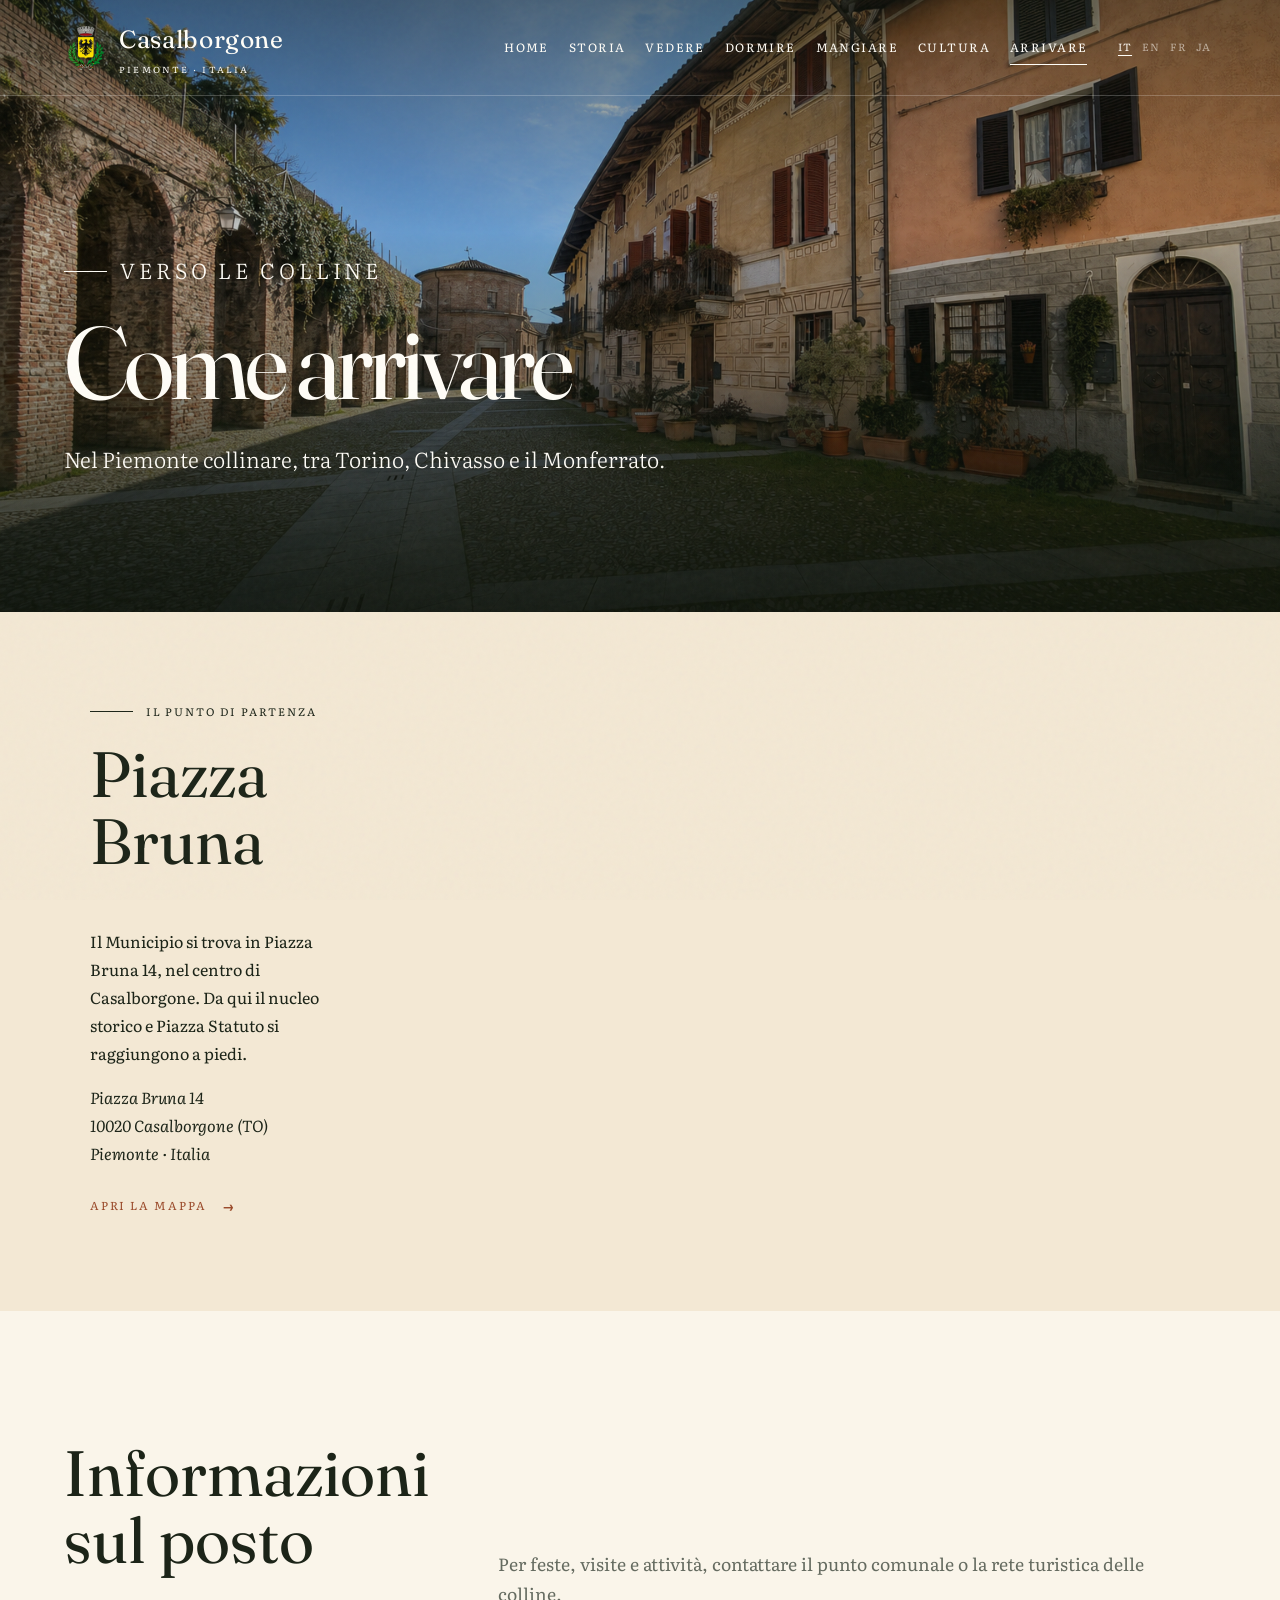
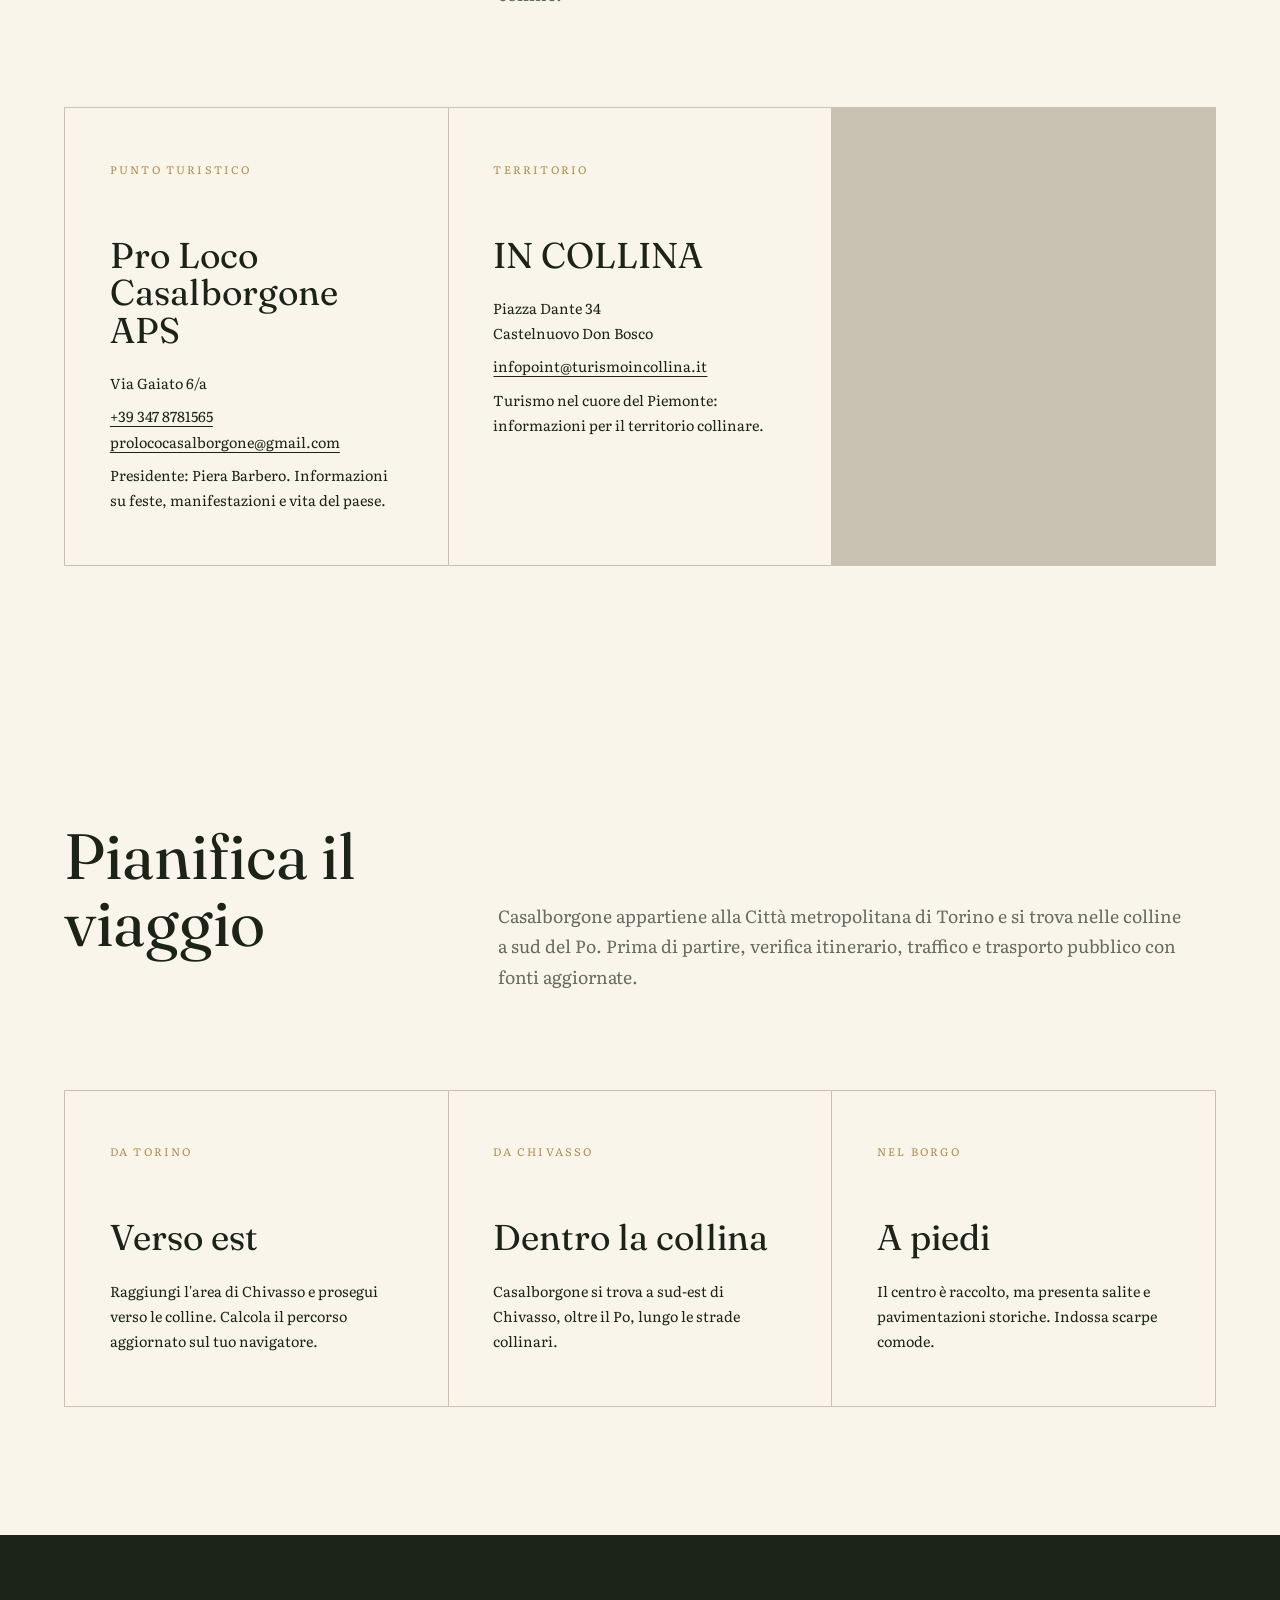
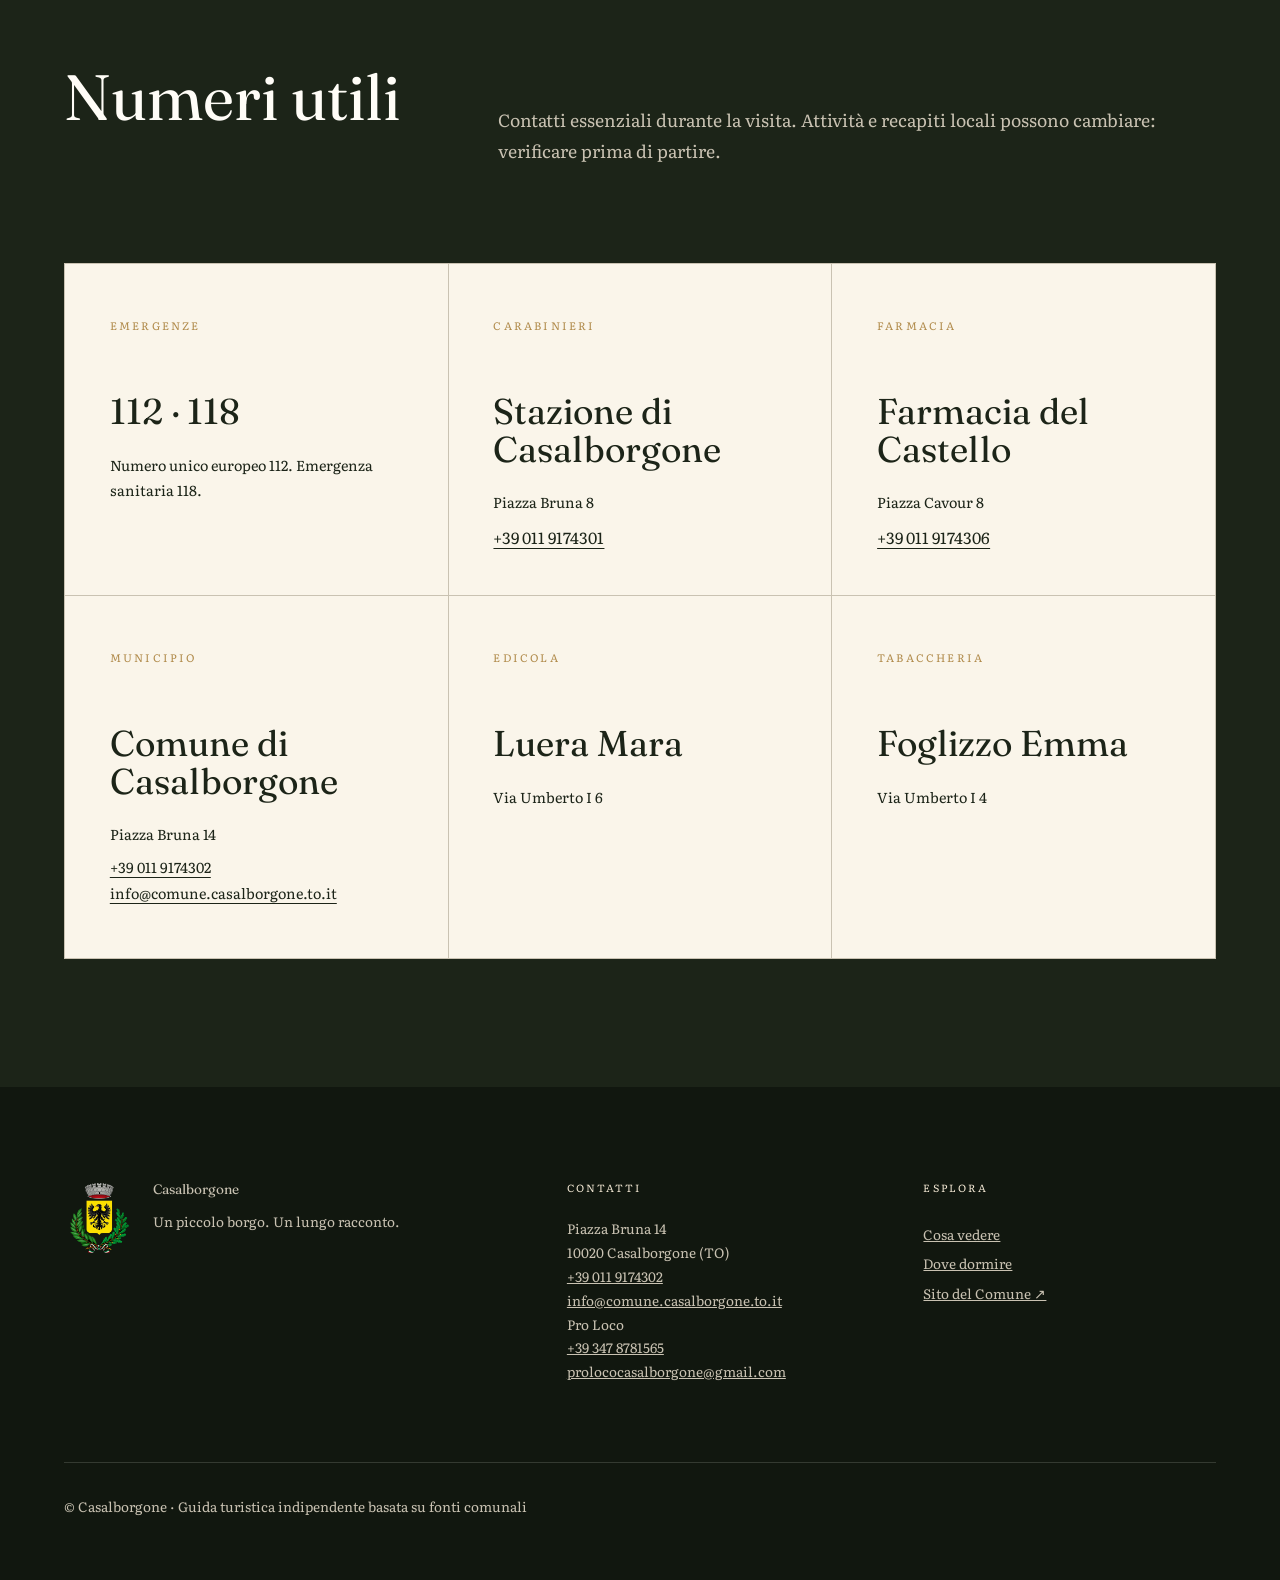
==== commit 9bb6421c: "Expand the visitor guide with local festivals, food, history, and practical contacts. Co-authored-by" ====
--- a/arrivare.html
+++ b/arrivare.html
@@ -2,11 +2,23 @@
 <a class="skip-link" href="#main" data-it="Vai al contenuto" data-en="Skip to content" data-fr="Aller au contenu" data-ja="本文へ">Vai al contenuto</a>
 <header class="site-header"><a class="brand" href="index.html"><img class="brand-mark" src="images/stemma-casalborgone.png" alt="Stemma del Comune di Casalborgone" width="48" height="48"><span>Casalborgone<small data-it="Piemonte · Italia" data-en="Piedmont · Italy" data-fr="Piémont · Italie" data-ja="ピエモンテ · イタリア">Piemonte · Italia</small></span></a><button class="menu-button" aria-expanded="false" aria-controls="site-menu" aria-label="Menu"><span></span><span></span><span></span></button><div class="nav-wrap" id="site-menu"><nav class="site-nav"><a href="index.html" data-it="Home" data-en="Home" data-fr="Accueil" data-ja="ホーム">Home</a><a href="storia.html" data-it="Storia" data-en="History" data-fr="Histoire" data-ja="歴史">Storia</a><a href="vedere.html" data-it="Vedere" data-en="See" data-fr="Voir" data-ja="見どころ">Vedere</a><a href="dormire.html" data-it="Dormire" data-en="Stay" data-fr="Séjour" data-ja="宿泊">Dormire</a><a href="mangiare.html" data-it="Mangiare" data-en="Taste" data-fr="Table" data-ja="食事">Mangiare</a><a href="cultura.html" data-it="Cultura" data-en="Culture" data-fr="Culture" data-ja="文化">Cultura</a><a href="arrivare.html" aria-current="page" data-it="Arrivare" data-en="Visit" data-fr="Venir" data-ja="アクセス">Arrivare</a></nav><div class="language" aria-label="Language"><button class="lang-button active" data-lang="it">IT</button><button class="lang-button" data-lang="en">EN</button><button class="lang-button" data-lang="fr">FR</button><button class="lang-button" data-lang="ja">JA</button></div></div></header>
 <main id="main"><section class="hero page-hero" style="--hero:url('/images/leu-piazza-municipio-no-cars.png')"><div class="hero-content"><p class="eyebrow" data-it="Verso le colline" data-en="Into the hills" data-fr="Vers les collines" data-ja="丘へ">Verso le colline</p><h1 data-it="Come arrivare" data-en="How to get here" data-fr="Comment venir" data-ja="アクセス">Come arrivare</h1><p data-it="Nel Piemonte collinare, tra Torino, Chivasso e il Monferrato." data-en="In the Piedmont hills, between Turin, Chivasso and Monferrato." data-fr="Dans les collines du Piémont, entre Turin, Chivasso et le Monferrato." data-ja="ピエモンテの丘。トリノ、キヴァッソ、モンフェッラートのあいだ。">Nel Piemonte collinare, tra Torino, Chivasso e il Monferrato.</p></div></section>
-<section class="map-wrap"><div class="map-copy"><p class="eyebrow" data-it="Il punto di partenza" data-en="Your starting point" data-fr="Le point de départ" data-ja="出発点">Il punto di partenza</p><h2 data-it="Piazza Bruna" data-en="Piazza Bruna" data-fr="Piazza Bruna" data-ja="ブルーナ広場">Piazza Bruna</h2><p data-it="Il Municipio si trova in Piazza Bruna 14, nel centro di Casalborgone. Da qui il nucleo storico e Piazza Statuto si raggiungono a piedi." data-en="The Town Hall is at Piazza Bruna 14, in central Casalborgone. From here, the old village and Piazza Statuto are within walking distance." data-fr="La mairie se trouve Piazza Bruna 14, au centre de Casalborgone. De là, le noyau historique et Piazza Statuto se rejoignent à pied." data-ja="役場はブルーナ広場14、カザルボルゴーネの中心。旧市街とスタトゥート広場まで徒歩。">Il Municipio si trova in Piazza Bruna 14, nel centro di Casalborgone. Da qui il nucleo storico e Piazza Statuto si raggiungono a piedi.</p><address>Piazza Bruna 14<br>10020 Casalborgone (TO)<br>Piemonte · Italia</address><a class="text-link" href="https://www.openstreetmap.org/search?query=Casalborgone%2C%20Italy" target="_blank" rel="noopener" data-it="Apri la mappa" data-en="Open map" data-fr="Ouvrir la carte" data-ja="地図を開く">Apri la mappa</a></div><iframe class="map" title="Mappa di Casalborgone" src="https://www.openstreetmap.org/export/embed.html?bbox=7.925%2C45.118%2C7.965%2C45.148&amp;layer=mapnik&amp;marker=45.133%2C7.945" loading="lazy"></iframe></section>
+<section class="map-wrap"><div class="map-copy"><p class="eyebrow" data-it="Il punto di partenza" data-en="Your starting point" data-fr="Le point de départ" data-ja="出発点">Il punto di partenza</p><h2 data-it="Piazza Bruna" data-en="Piazza Bruna" data-fr="Piazza Bruna" data-ja="ブルーナ広場">Piazza Bruna</h2><p data-it="Il Municipio si trova in Piazza Bruna 14, nel centro di Casalborgone. Da qui il nucleo storico e Piazza Statuto si raggiungono a piedi." data-en="The Town Hall is at Piazza Bruna 14, in central Casalborgone. From here, the old village and Piazza Statuto are within walking distance." data-fr="La mairie se trouve Piazza Bruna 14, au centre de Casalborgone. De là, le noyau historique et Piazza Statuto se rejoignent à pied." data-ja="役場はブルーナ広場14、カザルボルゴーネの中心。旧市街とスタトゥート広場まで徒歩。">Il Municipio si trova in Piazza Bruna 14, nel centro di Casalborgone. Da qui il nucleo storico e Piazza Statuto si raggiungono a piedi.</p><address>Piazza Bruna 14<br>10020 Casalborgone (TO)<br>Piemonte · Italia</address><a class="text-link" href="https://share.google/aPL8yQEPU8tsmq4s2" target="_blank" rel="noopener" data-it="Apri la mappa" data-en="Open map" data-fr="Ouvrir la carte" data-ja="地図を開く">Apri la mappa</a></div><iframe class="map" title="Mappa di Casalborgone" src="https://www.google.com/maps/embed?pb=!1m18!1m12!1m3!1d11259.255436941006!2d7.928554224250392!3d45.130107637124475!2m3!1f0!2f0!3f0!3m2!1i1024!2i768!4f13.1!3m3!1m2!1s0x4787d902155798d9%3A0x3e8249de92d25b34!2z44CSMTAwMjAg44OI44Oq44OOIOOCq-OCtuODq-ODnOODq-OCtOODvOODjQ!5e0!3m2!1sja!2sit!4v1787044800078!5m2!1sja!2sit" allowfullscreen loading="lazy" referrerpolicy="strict-origin-when-cross-origin"></iframe></section>
+<section class="page-section" id="info"><div class="section-heading"><h2 data-it="Informazioni sul posto" data-en="Local information" data-fr="Informations sur place" data-ja="現地案内">Informazioni sul posto</h2><p data-it="Per feste, visite e attività, contattare il punto comunale o la rete turistica delle colline." data-en="For festivals, visits and activities, contact the municipal information point or the hills tourism network." data-fr="Pour les fêtes, visites et activités, contactez le point communal ou le réseau touristique des collines." data-ja="祭り、見学、活動は自治体案内所か丘陵観光ネットワークへ。">Per feste, visite e attività, contattare il punto comunale o la rete turistica delle colline.</p></div><div class="card-grid">
+<article class="card"><span class="card-number" data-it="PUNTO TURISTICO" data-en="TOURIST INFORMATION" data-fr="INFORMATION TOURISTIQUE" data-ja="観光案内">PUNTO TURISTICO</span><h3>Pro Loco Casalborgone APS</h3><address>Via Gaiato 6/a</address><p><a href="tel:+393478781565">+39 347 8781565</a><br><a href="mailto:prolococasalborgone@gmail.com">prolococasalborgone@gmail.com</a></p><p data-it="Presidente: Piera Barbero. Informazioni su feste, manifestazioni e vita del paese." data-en="President: Piera Barbero. Information on festivals, events and village life." data-fr="Présidente : Piera Barbero. Informations sur les fêtes, manifestations et la vie du village." data-ja="会長Piera Barbero。祭り、行事、村の暮らしを案内。">Presidente: Piera Barbero. Informazioni su feste, manifestazioni e vita del paese.</p></article>
+<article class="card"><span class="card-number" data-it="TERRITORIO" data-en="REGIONAL NETWORK" data-fr="RÉSEAU TERRITORIAL" data-ja="広域案内">TERRITORIO</span><h3>IN COLLINA</h3><address>Piazza Dante 34<br>Castelnuovo Don Bosco</address><p><a href="mailto:infopoint@turismoincollina.it">infopoint@turismoincollina.it</a></p><p data-it="Turismo nel cuore del Piemonte: informazioni per il territorio collinare." data-en="Tourism in the heart of Piedmont: information for the surrounding hills." data-fr="Tourisme au cœur du Piémont : informations sur le territoire des collines." data-ja="ピエモンテ中心部、周辺丘陵の観光案内。">Turismo nel cuore del Piemonte: informazioni per il territorio collinare.</p></article>
+</div></section>
 <section class="page-section"><div class="section-heading"><h2 data-it="Pianifica il viaggio" data-en="Plan your journey" data-fr="Préparer le voyage" data-ja="旅の計画">Pianifica il viaggio</h2><p data-it="Casalborgone appartiene alla Città metropolitana di Torino e si trova nelle colline a sud del Po. Prima di partire, verifica itinerario, traffico e trasporto pubblico con fonti aggiornate." data-en="Casalborgone lies in the Metropolitan City of Turin, among the hills south of the Po. Before travelling, check routes, traffic and public transport with current sources." data-fr="Casalborgone appartient à la Cité métropolitaine de Turin et se trouve dans les collines au sud du Pô. Avant de partir, vérifiez itinéraire, circulation et transports publics auprès de sources à jour." data-ja="カザルボルゴーネはトリノ広域市。ポー川の南の丘。出発前に経路、交通、公共交通を最新情報で確認を。">Casalborgone appartiene alla Città metropolitana di Torino e si trova nelle colline a sud del Po. Prima di partire, verifica itinerario, traffico e trasporto pubblico con fonti aggiornate.</p></div><div class="card-grid">
 <article class="card"><span class="card-number" data-it="DA TORINO" data-en="FROM TURIN" data-fr="DEPUIS TURIN" data-ja="トリノから">DA TORINO</span><h3 data-it="Verso est" data-en="Head east" data-fr="Vers l'est" data-ja="東へ">Verso est</h3><p data-it="Raggiungi l'area di Chivasso e prosegui verso le colline. Calcola il percorso aggiornato sul tuo navigatore." data-en="Reach the Chivasso area and continue into the hills. Use your navigator for a current route." data-fr="Rejoignez le secteur de Chivasso puis continuez vers les collines. Calculez l'itinéraire à jour sur votre navigateur." data-ja="キヴァッソ方面へ出て、丘へ進む。ナビで最新経路を。">Raggiungi l'area di Chivasso e prosegui verso le colline. Calcola il percorso aggiornato sul tuo navigatore.</p></article>
 <article class="card"><span class="card-number" data-it="DA CHIVASSO" data-en="FROM CHIVASSO" data-fr="DEPUIS CHIVASSO" data-ja="キヴァッソから">DA CHIVASSO</span><h3 data-it="Dentro la collina" data-en="Into the hills" data-fr="Dans la colline" data-ja="丘のなかへ">Dentro la collina</h3><p data-it="Casalborgone si trova a sud-est di Chivasso, oltre il Po, lungo le strade collinari." data-en="Casalborgone lies south-east of Chivasso, beyond the Po, along country roads." data-fr="Casalborgone se trouve au sud-est de Chivasso, au-delà du Pô, le long des routes de colline." data-ja="カザルボルゴーネはキヴァッソの南東、ポー川の向こう、丘の道沿い。">Casalborgone si trova a sud-est di Chivasso, oltre il Po, lungo le strade collinari.</p></article>
 <article class="card"><span class="card-number" data-it="NEL BORGO" data-en="IN THE VILLAGE" data-fr="DANS LE VILLAGE" data-ja="村のなか">NEL BORGO</span><h3 data-it="A piedi" data-en="On foot" data-fr="À pied" data-ja="徒歩">A piedi</h3><p data-it="Il centro è raccolto, ma presenta salite e pavimentazioni storiche. Indossa scarpe comode." data-en="The centre is compact, with slopes and historic paving. Wear comfortable shoes." data-fr="Le centre est compact, mais compte des montées et des pavés anciens. Portez des chaussures confortables." data-ja="中心は小さいが、坂と古い石畳がある。歩きやすい靴で。">Il centro è raccolto, ma presenta salite e pavimentazioni storiche. Indossa scarpe comode.</p></article>
+</div></section>
+<section class="page-section dark"><div class="section-heading"><h2 data-it="Numeri utili" data-en="Useful numbers" data-fr="Numéros utiles" data-ja="旅行者用連絡先">Numeri utili</h2><p data-it="Contatti essenziali durante la visita. Attività e recapiti locali possono cambiare: verificare prima di partire." data-en="Essential contacts during your visit. Local businesses and details may change: check before travelling." data-fr="Contacts essentiels pendant la visite. Les activités et coordonnées locales peuvent changer : vérifiez avant de partir." data-ja="滞在中の連絡先。店舗と連絡先は変わることがある。出発前に確認。">Contatti essenziali durante la visita. Attività e recapiti locali possono cambiare: verificare prima di partire.</p></div><div class="card-grid">
+<article class="card"><span class="card-number" data-it="EMERGENZE" data-en="EMERGENCIES" data-fr="URGENCES" data-ja="緊急">EMERGENZE</span><h3>112 · 118</h3><p data-it="Numero unico europeo 112. Emergenza sanitaria 118." data-en="European emergency number 112. Medical emergency 118." data-fr="Numéro d'urgence européen 112. Urgence médicale 118." data-ja="欧州共通緊急112。救急118。">Numero unico europeo 112. Emergenza sanitaria 118.</p></article>
+<article class="card"><span class="card-number">CARABINIERI</span><h3>Stazione di Casalborgone</h3><address>Piazza Bruna 8</address><a href="tel:+390119174301">+39 011 9174301</a></article>
+<article class="card"><span class="card-number" data-it="FARMACIA" data-en="PHARMACY" data-fr="PHARMACIE" data-ja="薬局">FARMACIA</span><h3>Farmacia del Castello</h3><address>Piazza Cavour 8</address><a href="tel:+390119174306">+39 011 9174306</a></article>
+<article class="card"><span class="card-number" data-it="MUNICIPIO" data-en="TOWN HALL" data-fr="MAIRIE" data-ja="役場">MUNICIPIO</span><h3>Comune di Casalborgone</h3><address>Piazza Bruna 14</address><p><a href="tel:+390119174302">+39 011 9174302</a><br><a href="mailto:info@comune.casalborgone.to.it">info@comune.casalborgone.to.it</a></p></article>
+<article class="card"><span class="card-number" data-it="EDICOLA" data-en="NEWSSTAND" data-fr="PRESSE" data-ja="新聞店">EDICOLA</span><h3>Luera Mara</h3><address>Via Umberto I 6</address></article>
+<article class="card"><span class="card-number" data-it="TABACCHERIA" data-en="TOBACCONIST" data-fr="TABAC" data-ja="タバコ店">TABACCHERIA</span><h3>Foglizzo Emma</h3><address>Via Umberto I 4</address></article>
 </div></section></main>
-<footer class="site-footer"><div class="footer-brand"><img class="footer-mark" src="images/stemma-casalborgone.png" alt="" width="72" height="72"><div><p class="footer-title">Casalborgone</p><p data-it="Un piccolo borgo. Un lungo racconto." data-en="A small village. A long story." data-fr="Un petit village. Une longue histoire." data-ja="小さな村。長い物語。">Un piccolo borgo. Un lungo racconto.</p></div></div><div><h2 data-it="Contatti" data-en="Contact" data-fr="Contact" data-ja="連絡先">Contatti</h2><address>Piazza Bruna 14<br>10020 Casalborgone (TO)<br><a href="tel:+390119174302">+39 011 9174302</a><br><a href="mailto:info@comune.casalborgone.to.it">info@comune.casalborgone.to.it</a></address></div><div class="footer-links"><h2 data-it="Esplora" data-en="Explore" data-fr="Explorer" data-ja="案内">Esplora</h2><a href="vedere.html" data-it="Cosa vedere" data-en="What to see" data-fr="Que voir" data-ja="見どころ">Cosa vedere</a><a href="dormire.html" data-it="Dove dormire" data-en="Where to stay" data-fr="Où dormir" data-ja="宿泊">Dove dormire</a><a href="https://www.comune.casalborgone.to.it/" target="_blank" rel="noopener" data-it="Sito del Comune ↗" data-en="Municipal website ↗" data-fr="Site municipal ↗" data-ja="公式サイト ↗">Sito del Comune ↗</a></div><p class="footer-bottom">© Casalborgone · <span data-it="Guida turistica indipendente basata su fonti comunali" data-en="Independent visitor guide based on municipal sources" data-fr="Guide touristique indépendant d'après les sources municipales" data-ja="自治体資料に基づく独立ガイド">Guida turistica indipendente basata su fonti comunali</span></p></footer>
+<footer class="site-footer"><div class="footer-brand"><img class="footer-mark" src="images/stemma-casalborgone.png" alt="" width="72" height="72"><div><p class="footer-title">Casalborgone</p><p data-it="Un piccolo borgo. Un lungo racconto." data-en="A small village. A long story." data-fr="Un petit village. Une longue histoire." data-ja="小さな村。長い物語。">Un piccolo borgo. Un lungo racconto.</p></div></div><div><h2 data-it="Contatti" data-en="Contact" data-fr="Contact" data-ja="連絡先">Contatti</h2><address>Piazza Bruna 14<br>10020 Casalborgone (TO)<br><a href="tel:+390119174302">+39 011 9174302</a><br><a href="mailto:info@comune.casalborgone.to.it">info@comune.casalborgone.to.it</a></address><p>Pro Loco<br><a href="tel:+393478781565">+39 347 8781565</a><br><a href="mailto:prolococasalborgone@gmail.com">prolococasalborgone@gmail.com</a></p></div><div class="footer-links"><h2 data-it="Esplora" data-en="Explore" data-fr="Explorer" data-ja="案内">Esplora</h2><a href="vedere.html" data-it="Cosa vedere" data-en="What to see" data-fr="Que voir" data-ja="見どころ">Cosa vedere</a><a href="dormire.html" data-it="Dove dormire" data-en="Where to stay" data-fr="Où dormir" data-ja="宿泊">Dove dormire</a><a href="https://www.comune.casalborgone.to.it/" target="_blank" rel="noopener" data-it="Sito del Comune ↗" data-en="Municipal website ↗" data-fr="Site municipal ↗" data-ja="公式サイト ↗">Sito del Comune ↗</a></div><p class="footer-bottom">© Casalborgone · <span data-it="Guida turistica indipendente basata su fonti comunali" data-en="Independent visitor guide based on municipal sources" data-fr="Guide touristique indépendant d'après les sources municipales" data-ja="自治体資料に基づく独立ガイド">Guida turistica indipendente basata su fonti comunali</span></p></footer>
 </body></html>
--- a/css/style.css
+++ b/css/style.css
@@ -129,6 +129,7 @@
 .feature:nth-child(even) { grid-template-columns: .85fr 1.15fr; }
 .feature:nth-child(even) .feature-media { order: 2; }
 .feature-media { min-height: 34rem; overflow: hidden; }
+.feature-media picture { display: block; width: 100%; height: 100%; min-height: inherit; }
 .feature-media img { width: 100%; height: 100%; object-fit: cover; transition: transform 1.2s ease; }
 .feature-copy { display: flex; flex-direction: column; justify-content: center; min-width: 0; padding: clamp(3rem, 7vw, 8rem); }
 .feature-copy h2 { margin-bottom: 1.5rem; font-size: clamp(2.8rem, 5vw, 5rem); }
@@ -237,6 +238,7 @@
     padding-bottom: max(4.5rem, calc(env(safe-area-inset-bottom) + 3rem));
   }
   .hero h1 { font-size: clamp(2.6rem, 13vw, 4.4rem); margin-bottom: 1rem; }
+  html[lang="ja"] .home-hero h1 { font-size: clamp(2.05rem, 10.4vw, 3.6rem); }
   .hero p { font-size: 1.02rem; }
   .page-hero { min-height: 78svh; }
   .page-hero h1 { max-width: none; }
@@ -269,6 +271,14 @@
   .footer-title { font-size: clamp(2rem, 10vw, 3.2rem); }
 }
 
+@media (max-width: 768px) {
+  .home-hero {
+    background: linear-gradient(180deg, rgba(17,24,14,.42) 0%, rgba(17,24,14,.12) 36%, rgba(17,24,14,.78) 100%),
+      url("../images/leu-terrazza-colline.jpg") center 28%/cover no-repeat;
+  }
+  .feature-media picture img { min-height: 68vw; object-position: center 40%; }
+}
+
 @media (max-width: 580px) {
   :root { --gutter: 1.5rem; --header-h: 4.25rem; }
   .brand small { display: none; }
@@ -277,8 +287,15 @@
 }
 
 html[lang="ja"] h1, html[lang="ja"] h2, html[lang="ja"] h3 { letter-spacing: .03em; line-height: 1.28; }
-html[lang="ja"] .hero h1, html[lang="ja"] .page-hero h1 { letter-spacing: .06em; }
-html[lang="ja"] .page-hero h1 { max-width: 8em; }
+html[lang="ja"] .page-hero h1 { letter-spacing: .06em; max-width: 8em; }
+html[lang="ja"] .home-hero h1 {
+  font-family: "Fraunces", Georgia, serif;
+  letter-spacing: -.045em;
+  line-height: 1.05;
+  white-space: nowrap;
+  overflow-wrap: normal;
+  word-break: keep-all;
+}
 html[lang="ja"] .site-nav a { letter-spacing: .08em; }
 
 @media (prefers-reduced-motion: reduce) {
